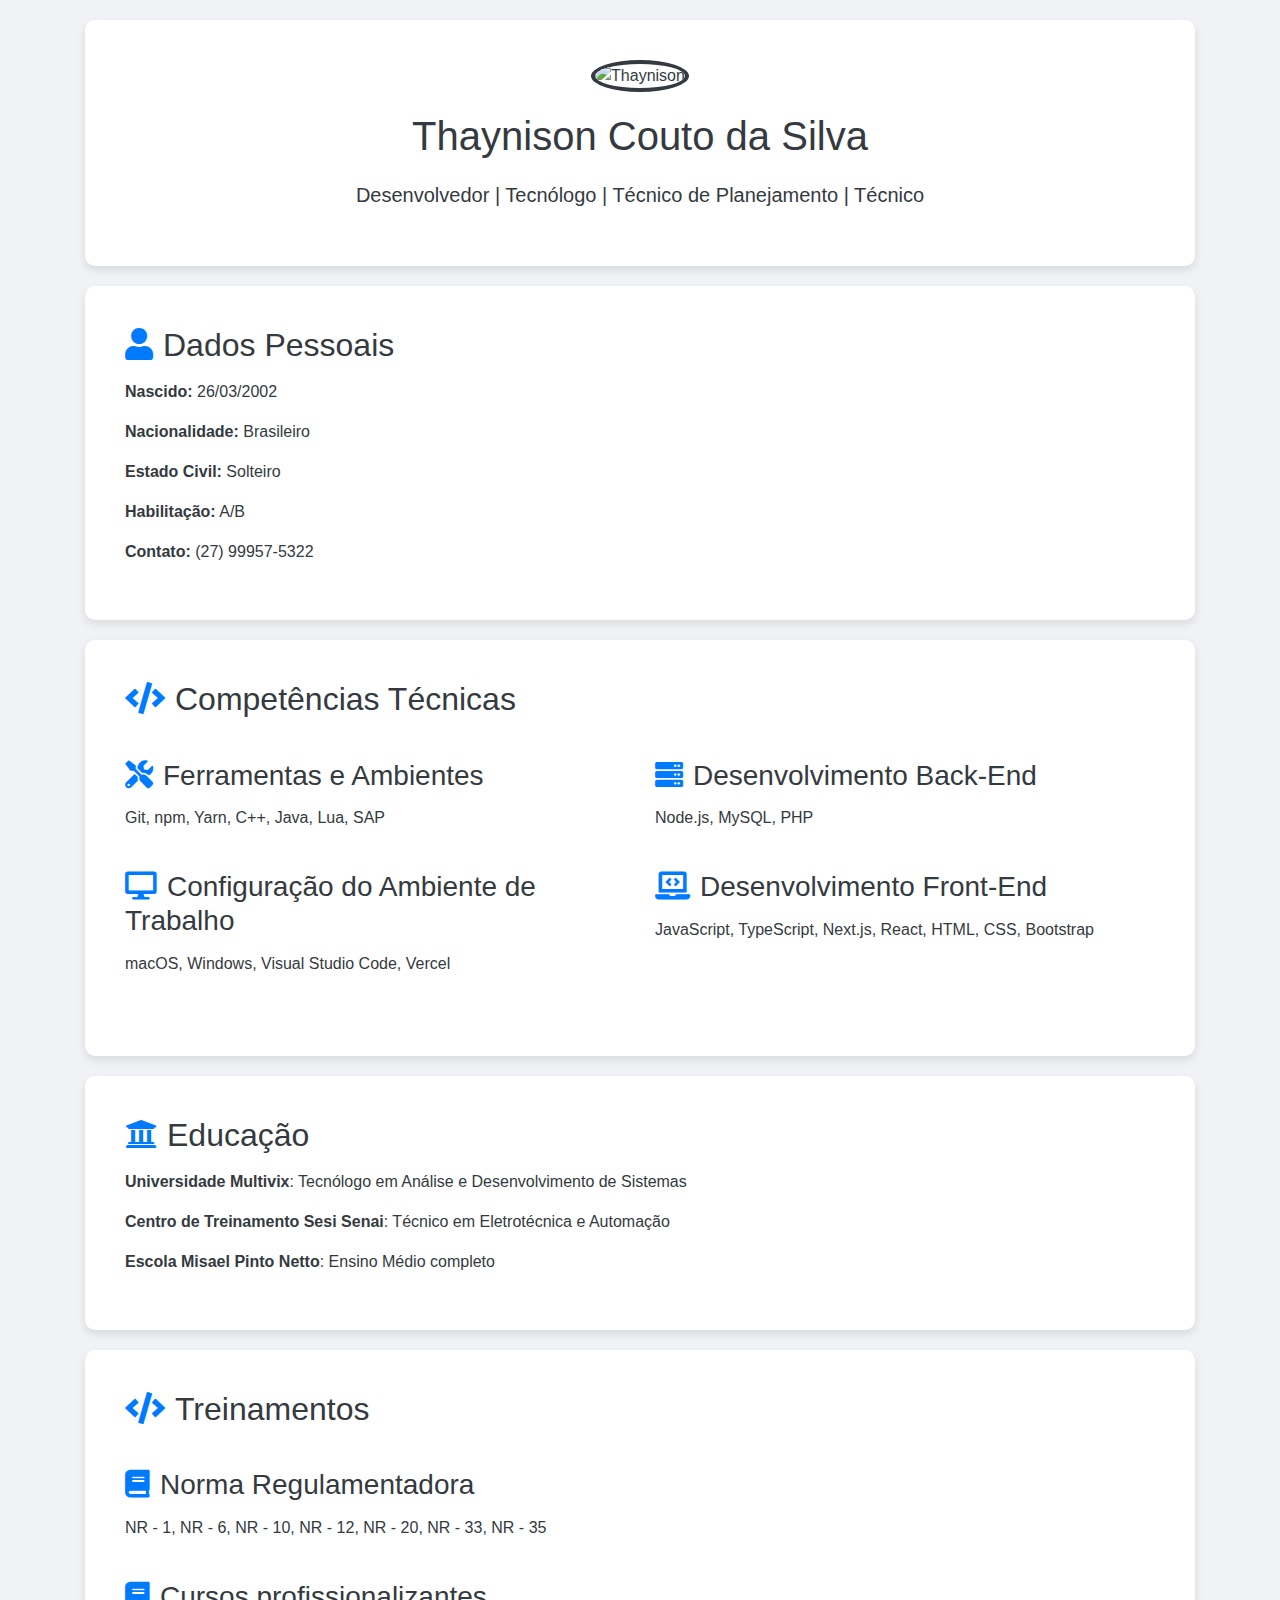
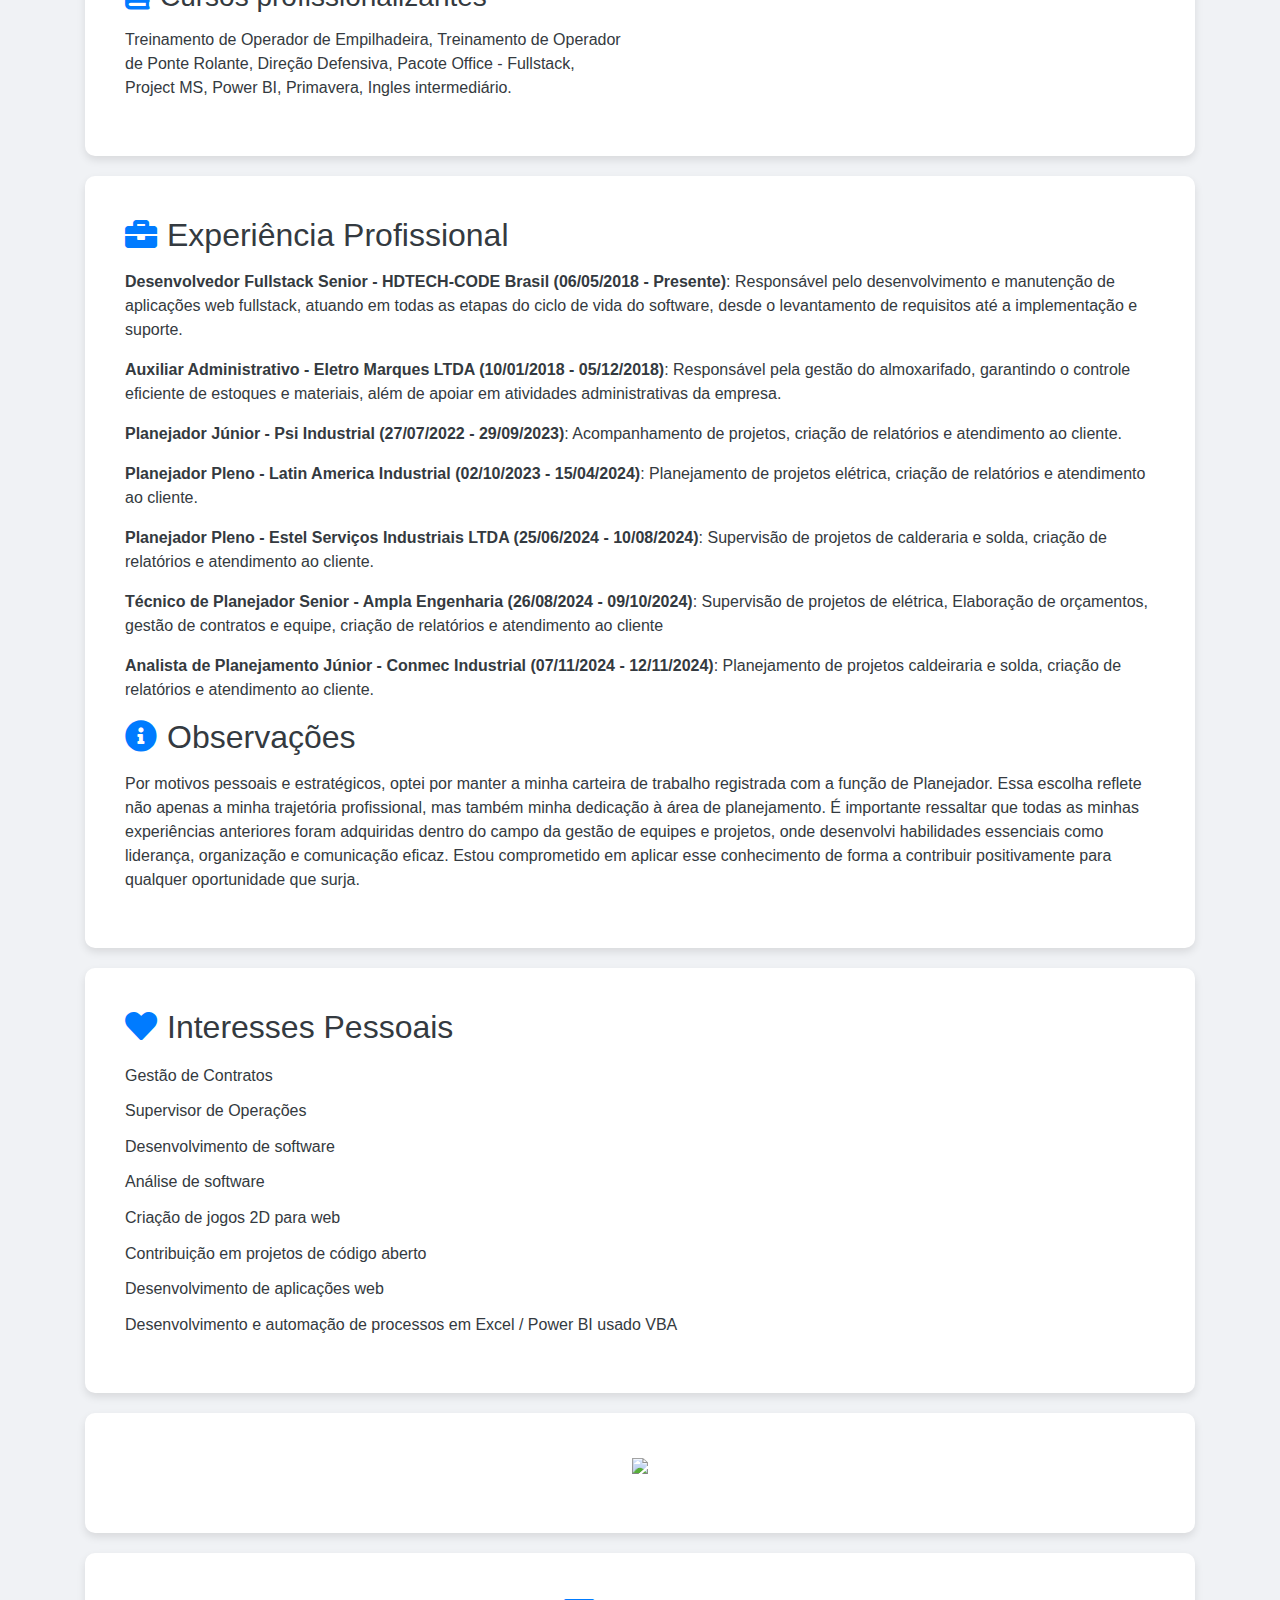
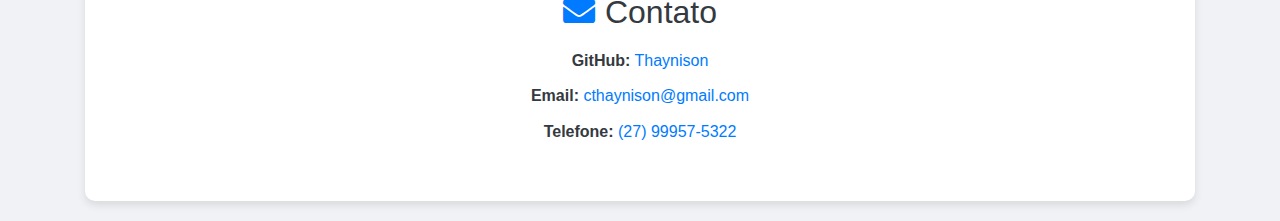
==== index.html @ 1f2638d1 "Update index.html" ====
<!DOCTYPE html>
<html lang="pt-br">
<head>
    <meta charset="UTF-8">
    <meta name="viewport" content="width=device-width, initial-scale=1.0">
    <title>Currículo Thaynison</title>
    <link rel="stylesheet" href="https://stackpath.bootstrapcdn.com/bootstrap/4.5.2/css/bootstrap.min.css">
    <link rel="stylesheet" href="https://cdnjs.cloudflare.com/ajax/libs/font-awesome/5.15.4/css/all.min.css">      
    <link rel="icon" href="https://avatars.githubusercontent.com/u/74571396?v=4" type="image/png">
</head>
    <style>
        body {
            font-family: 'Segoe UI', Tahoma, Geneva, Verdana, sans-serif;
            background-color: #f0f2f5;
            color: #343a40;
            margin-top: 20px;
        }

        .profile-img {
            width: 200px;
            height: 200px;
            border-radius: 50%;
            border: 4px solid #343a40;
            margin-bottom: 20px;
        }

        h1, h2, h3, h4, h5, h6 {
            color: #343a40;
            margin-bottom: 0.5em;
        }

        .section {
            padding: 40px;
            background-color: #ffffff;
            box-shadow: 0 4px 8px rgba(0, 0, 0, 0.1);
            margin-bottom: 20px;
            border-radius: 10px;
        }

        .fact {
            font-weight: bold;
            color: #007bff;
        }

        .list-unstyled li {
            margin-bottom: 10px;
            line-height: 1.6;
        }

        .icon-box {
            margin-right: 10px;
            color: #007bff;
        }

        a {
            color: #007bff;
        }
        a:hover {
            text-decoration: none;
        }
    </style>
</head>
<body>
    <div class="container">
        <div class="section text-center">
            <img src="https://avatars.githubusercontent.com/u/74571396?v=4" alt="Thaynison" class="profile-img">
            <h1>Thaynison Couto da Silva</h1>
            <p class="lead">Desenvolvedor | Tecnólogo | Técnico de Planejamento | Técnico</p>
        </div>

        <div class="section">
            <h2><i class="fas fa-user icon-box"></i>Dados Pessoais</h2>
            <p><strong>Nascido:</strong> 26/03/2002</p>
            <p><strong>Nacionalidade:</strong> Brasileiro</p>
            <p><strong>Estado Civil:</strong> Solteiro</p>
            <p><strong>Habilitação:</strong> A/B</p>
            <p><strong>Contato:</strong> (27) 99957-5322</p>
        </div>

        <div class="section">
            <h2><i class="fas fa-code icon-box"></i>Competências Técnicas</h2>
            <br>
            <div class="row">
                <div class="col-md-6">
                    <h3><i class="fas fa-tools icon-box"></i>Ferramentas e Ambientes</h3>
                    <p>Git, npm, Yarn, C++, Java, Lua, SAP</p>
                    <br>
                    <h3><i class="fas fa-desktop icon-box"></i>Configuração do Ambiente de Trabalho</h3>
                    <p>macOS, Windows, Visual Studio Code, Vercel</p>
                    <br>
                </div>
                <div class="col-md-6">
                    <h3><i class="fas fa-server icon-box"></i>Desenvolvimento Back-End</h3>
                    <p>Node.js, MySQL, PHP</p>
                    <br>
                    <h3><i class="fas fa-laptop-code icon-box"></i>Desenvolvimento Front-End</h3>
                    <p>JavaScript, TypeScript, Next.js, React, HTML, CSS, Bootstrap</p>
                </div>
            </div>
        </div>

        <div class="section">
            <h2><i class="fas fa-university icon-box"></i>Educação</h2>
            <p><strong>Universidade Multivix</strong>: Tecnólogo em Análise e Desenvolvimento de Sistemas</p>
            <p><strong>Centro de Treinamento Sesi Senai</strong>: Técnico em Eletrotécnica e Automação</p>
            <p><strong>Escola Misael Pinto Netto</strong>: Ensino Médio completo</p>
        </div>

        <div class="section">
            <h2><i class="fas fa-code icon-box"></i>Treinamentos</h2>
            <br>
            <div class="row">
                <div class="col-md-6">
                    <h3><i class="fas fa-book icon-box"></i>Norma Regulamentadora</h3>
                    <p>NR - 1, NR - 6, NR - 10, NR - 12, NR - 20, NR - 33, NR - 35</p>
                    <br>
                    <h3><i class="fas fa-book icon-box"></i>Cursos profissionalizantes</h3>
                    <p>Treinamento de Operador de Empilhadeira, Treinamento de Operador de Ponte Rolante, Direção Defensiva, Pacote Office - Fullstack, Project MS, Power BI, Primavera, Ingles intermediário.</p>
                </div>
            </div>
        </div>

        <div class="section">
            <h2><i class="fas fa-briefcase icon-box"></i>Experiência Profissional</h2>
            <p><strong>Desenvolvedor Fullstack Senior - HDTECH-CODE Brasil (06/05/2018 - Presente)</strong>: Responsável pelo desenvolvimento e manutenção de aplicações web fullstack, atuando em todas as etapas do ciclo de vida do software, desde o levantamento de requisitos até a implementação e suporte.</p>
            <p><strong>Auxiliar Administrativo - Eletro Marques LTDA (10/01/2018 - 05/12/2018)</strong>: Responsável pela gestão do almoxarifado, garantindo o controle eficiente de estoques e materiais, além de apoiar em atividades administrativas da empresa.</p>
            <p><strong>Planejador Júnior - Psi Industrial (27/07/2022 - 29/09/2023)</strong>: Acompanhamento de projetos, criação de relatórios e atendimento ao cliente.</p>
            <p><strong>Planejador Pleno - Latin America Industrial (02/10/2023 - 15/04/2024)</strong>: Planejamento de projetos elétrica, criação de relatórios e atendimento ao cliente.</p>
            <p><strong>Planejador Pleno - Estel Serviços Industriais LTDA (25/06/2024 - 10/08/2024)</strong>: Supervisão de projetos de calderaria e solda, criação de relatórios e atendimento ao cliente.</p>
            <p><strong>Técnico de Planejador Senior - Ampla Engenharia (26/08/2024 - 09/10/2024)</strong>:  Supervisão de projetos de elétrica, Elaboração de orçamentos, gestão de contratos e equipe, criação de relatórios e atendimento ao cliente</p>
            <p><strong>Analista de Planejamento Júnior - Conmec Industrial (07/11/2024 - 12/11/2024)</strong>:  Planejamento de projetos caldeiraria e solda, criação de relatórios e atendimento ao cliente.</p>
            <h2><i class="fas fa-info-circle icon-box"></i>Observações</h2>
            <p>Por motivos pessoais e estratégicos, optei por manter a minha carteira de trabalho registrada com a função de Planejador. Essa escolha reflete não apenas a minha trajetória profissional, 
                mas também minha dedicação à área de planejamento. É importante ressaltar que todas as minhas experiências anteriores foram adquiridas dentro do campo da gestão de equipes e projetos, onde desenvolvi 
                habilidades essenciais como liderança, organização e comunicação eficaz. Estou comprometido em aplicar esse conhecimento de forma a contribuir positivamente para qualquer oportunidade que surja.</p>
        </div>

        <div class="section">
            <h2><i class="fas fa-heart icon-box"></i>Interesses Pessoais</h2>
            <ul class="list-unstyled">
                <li>Gestão de Contratos</li>
                <li>Supervisor de Operações</li>
                <li>Desenvolvimento de software</li>
                <li>Análise de software</li>
                <li>Criação de jogos 2D para web</li>
                <li>Contribuição em projetos de código aberto</li>
                <li>Desenvolvimento de aplicações web</li>
                <li>Desenvolvimento e automação de processos em Excel / Power BI usado VBA</li>
            </ul>
        </div>

        <div class="section">
            <p align="center">
                <a align="center">
                  <img src="https://github-readme-stats.vercel.app/api/top-langs?username=thaynison&show_icons=true&hide_border=true&count_private=true&theme=vision-friendly-dark&title_color=7159c1&icon_color=7159c1&layout=compact" />
                </a>
            </p> 
        </div>

        <div class="section text-center">
            <h2><i class="fas fa-envelope icon-box"></i>Contato</h2>
            <ul class="list-unstyled">
                <li><strong>GitHub:</strong> <a href="https://github.com/Thaynison">Thaynison</a></li>
                <li><strong>Email:</strong> <a href="mailto:cthaynison@gmail.com">cthaynison@gmail.com</a></li>
                <li><strong>Telefone:</strong> <a href="tel:+5527999575322">(27) 99957-5322</a></li>
            </ul>
        </div>
    </div>
</body>
</html>
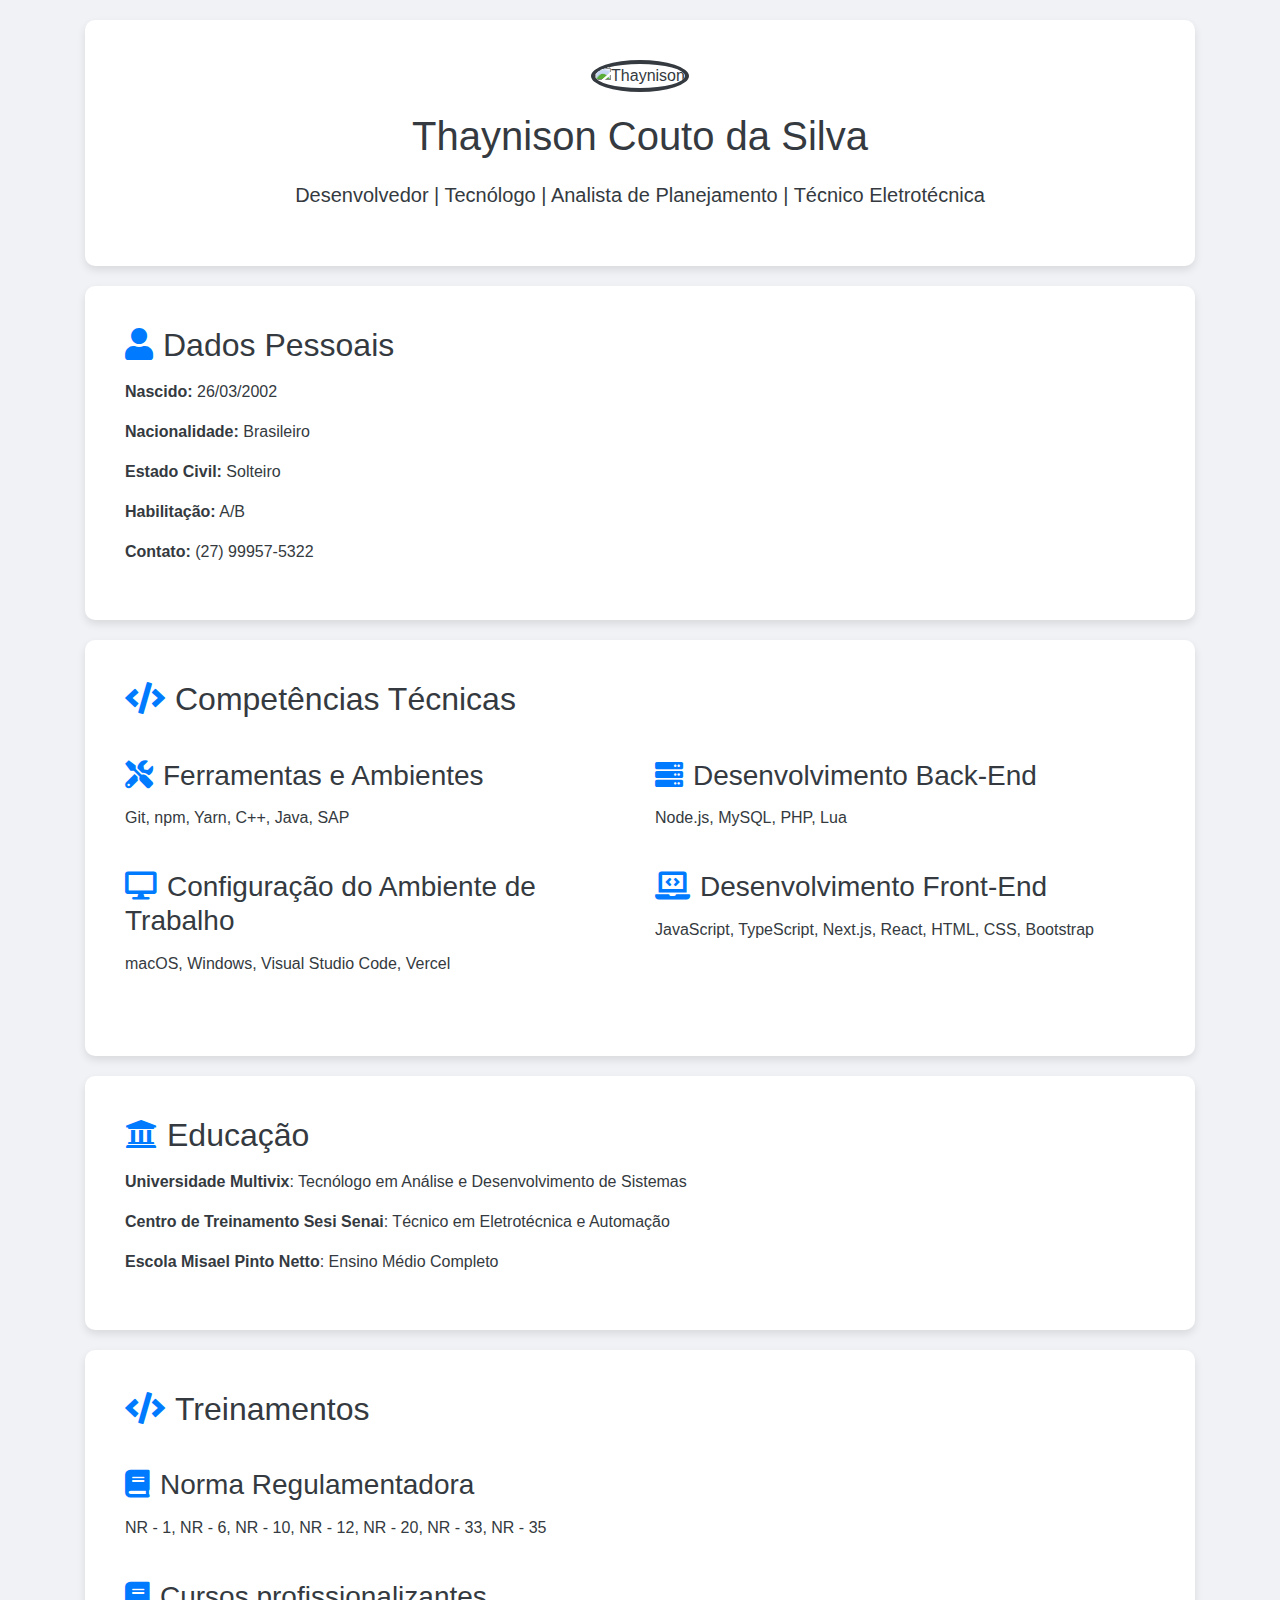
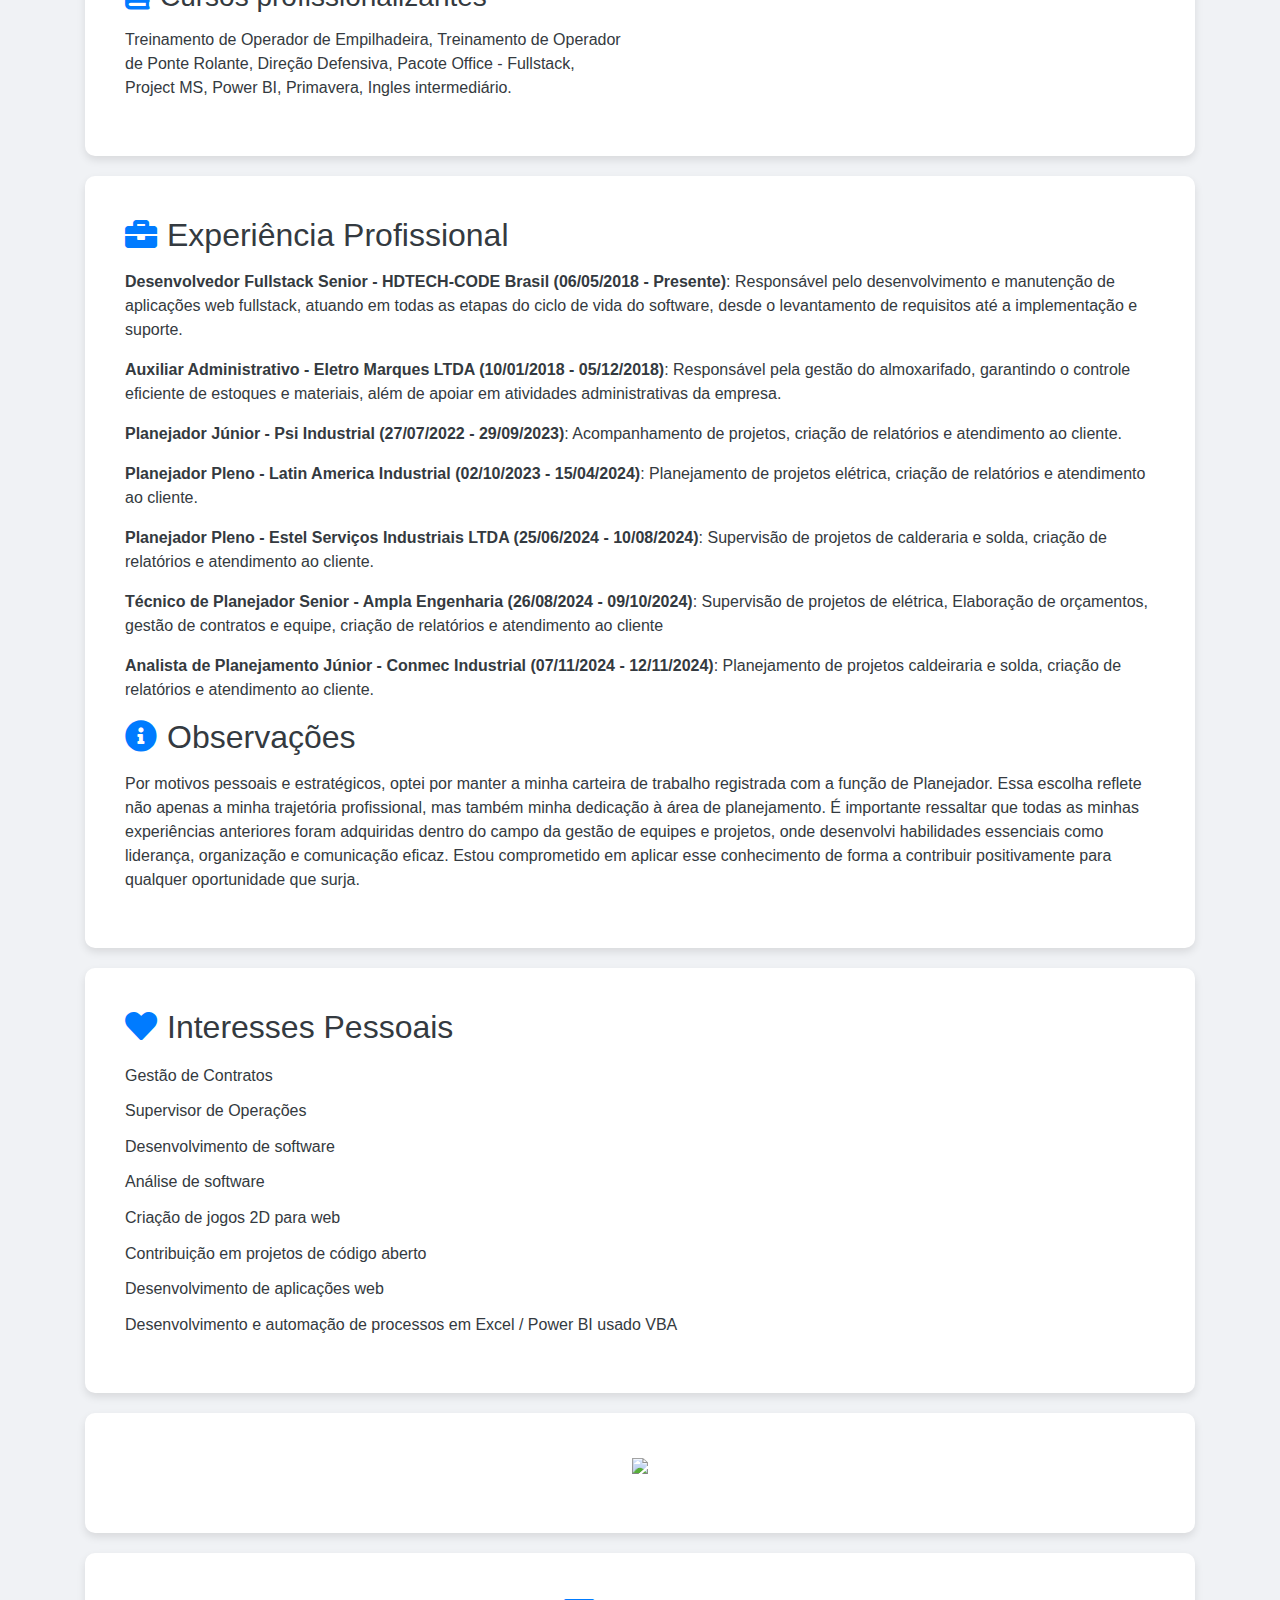
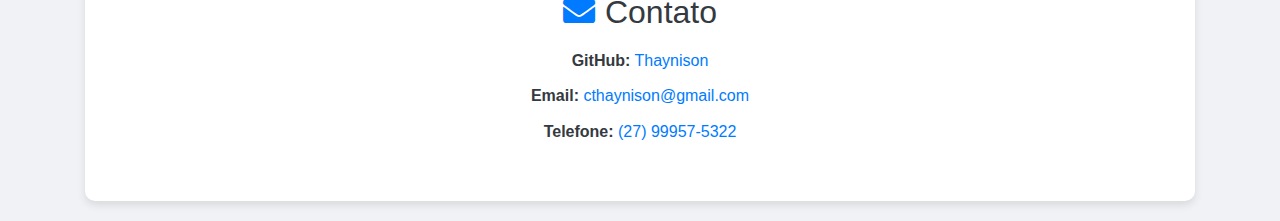
==== commit 7b3082e7: "Update index.html" ====
--- a/index.html
+++ b/index.html
@@ -65,7 +65,7 @@
         <div class="section text-center">
             <img src="https://avatars.githubusercontent.com/u/74571396?v=4" alt="Thaynison" class="profile-img">
             <h1>Thaynison Couto da Silva</h1>
-            <p class="lead">Desenvolvedor | Tecnólogo | Técnico de Planejamento | Técnico</p>
+            <p class="lead">Desenvolvedor | Tecnólogo | Analista de Planejamento | Técnico Eletrotécnica</p>
         </div>
 
         <div class="section">
@@ -83,7 +83,7 @@
             <div class="row">
                 <div class="col-md-6">
                     <h3><i class="fas fa-tools icon-box"></i>Ferramentas e Ambientes</h3>
-                    <p>Git, npm, Yarn, C++, Java, Lua, SAP</p>
+                    <p>Git, npm, Yarn, C++, Java, SAP</p>
                     <br>
                     <h3><i class="fas fa-desktop icon-box"></i>Configuração do Ambiente de Trabalho</h3>
                     <p>macOS, Windows, Visual Studio Code, Vercel</p>
@@ -91,7 +91,7 @@
                 </div>
                 <div class="col-md-6">
                     <h3><i class="fas fa-server icon-box"></i>Desenvolvimento Back-End</h3>
-                    <p>Node.js, MySQL, PHP</p>
+                    <p>Node.js, MySQL, PHP, Lua</p>
                     <br>
                     <h3><i class="fas fa-laptop-code icon-box"></i>Desenvolvimento Front-End</h3>
                     <p>JavaScript, TypeScript, Next.js, React, HTML, CSS, Bootstrap</p>
@@ -103,7 +103,7 @@
             <h2><i class="fas fa-university icon-box"></i>Educação</h2>
             <p><strong>Universidade Multivix</strong>: Tecnólogo em Análise e Desenvolvimento de Sistemas</p>
             <p><strong>Centro de Treinamento Sesi Senai</strong>: Técnico em Eletrotécnica e Automação</p>
-            <p><strong>Escola Misael Pinto Netto</strong>: Ensino Médio completo</p>
+            <p><strong>Escola Misael Pinto Netto</strong>: Ensino Médio Completo</p>
         </div>
 
         <div class="section">
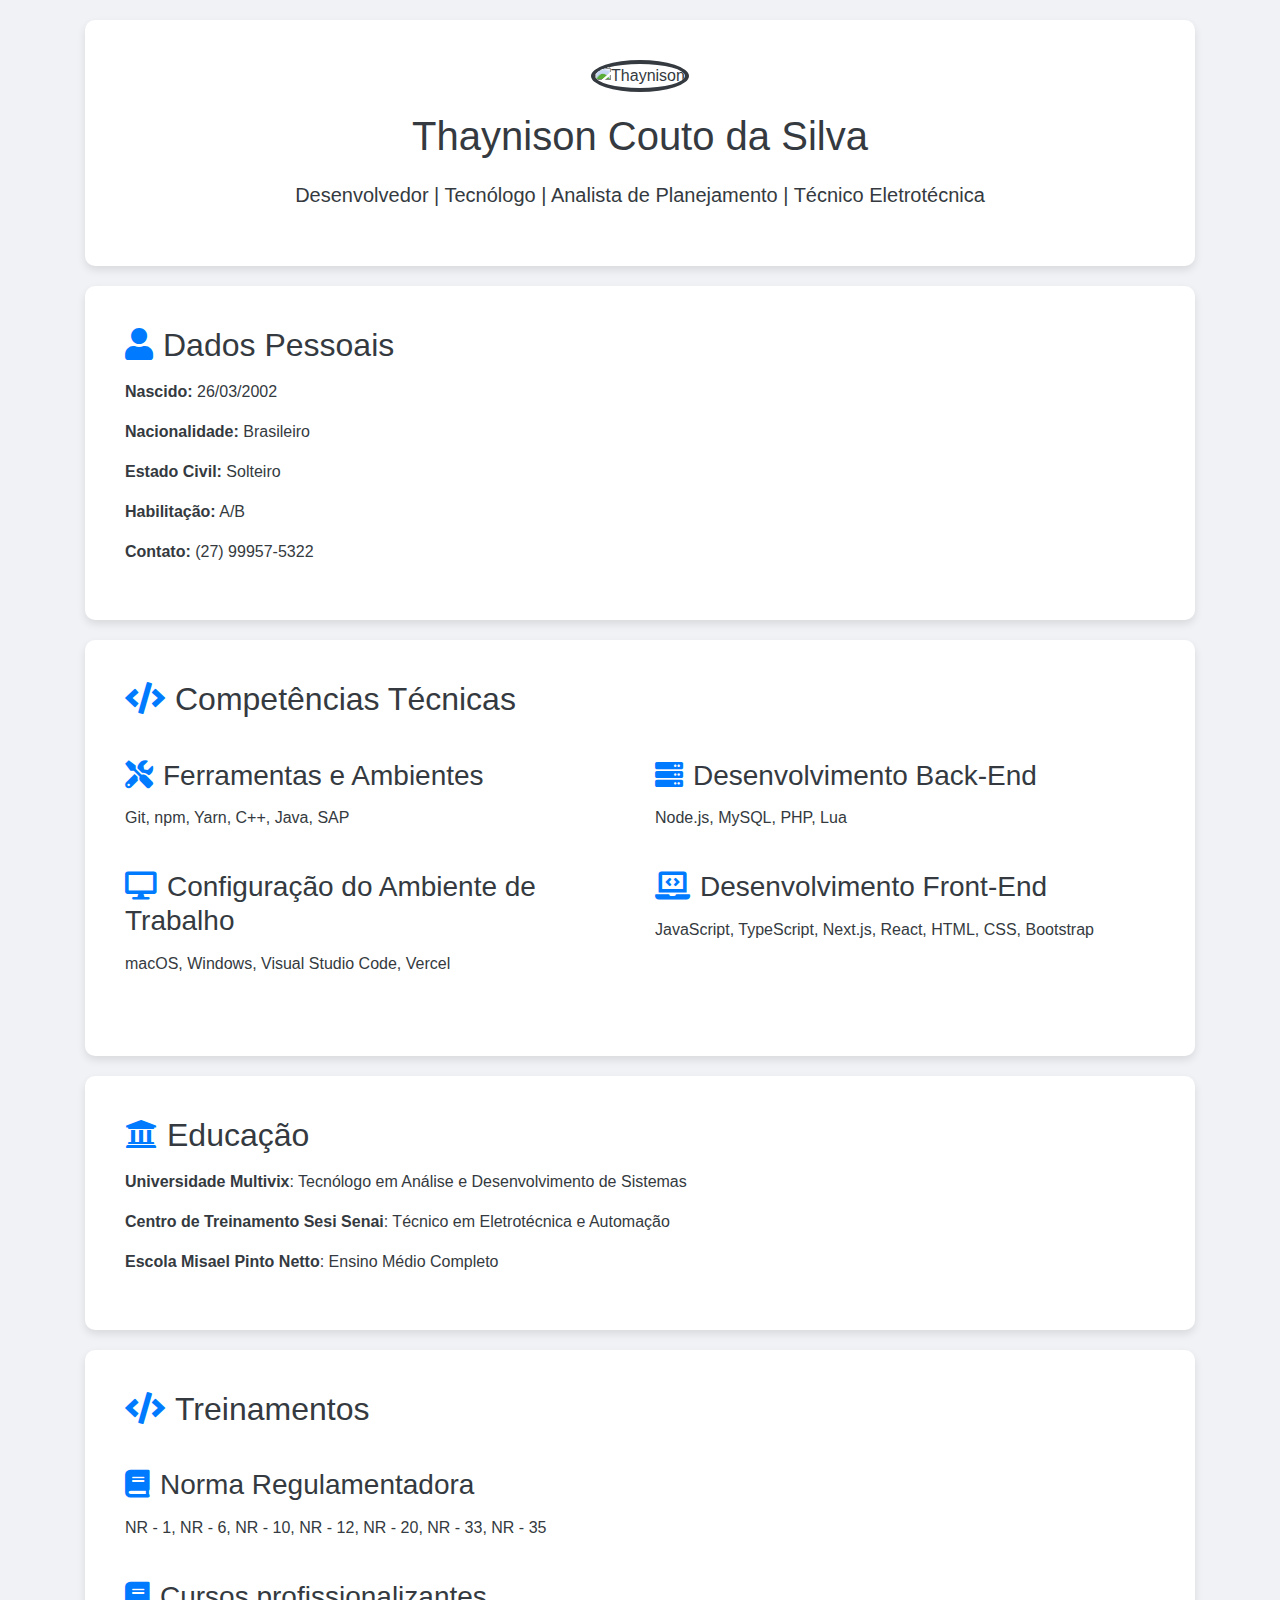
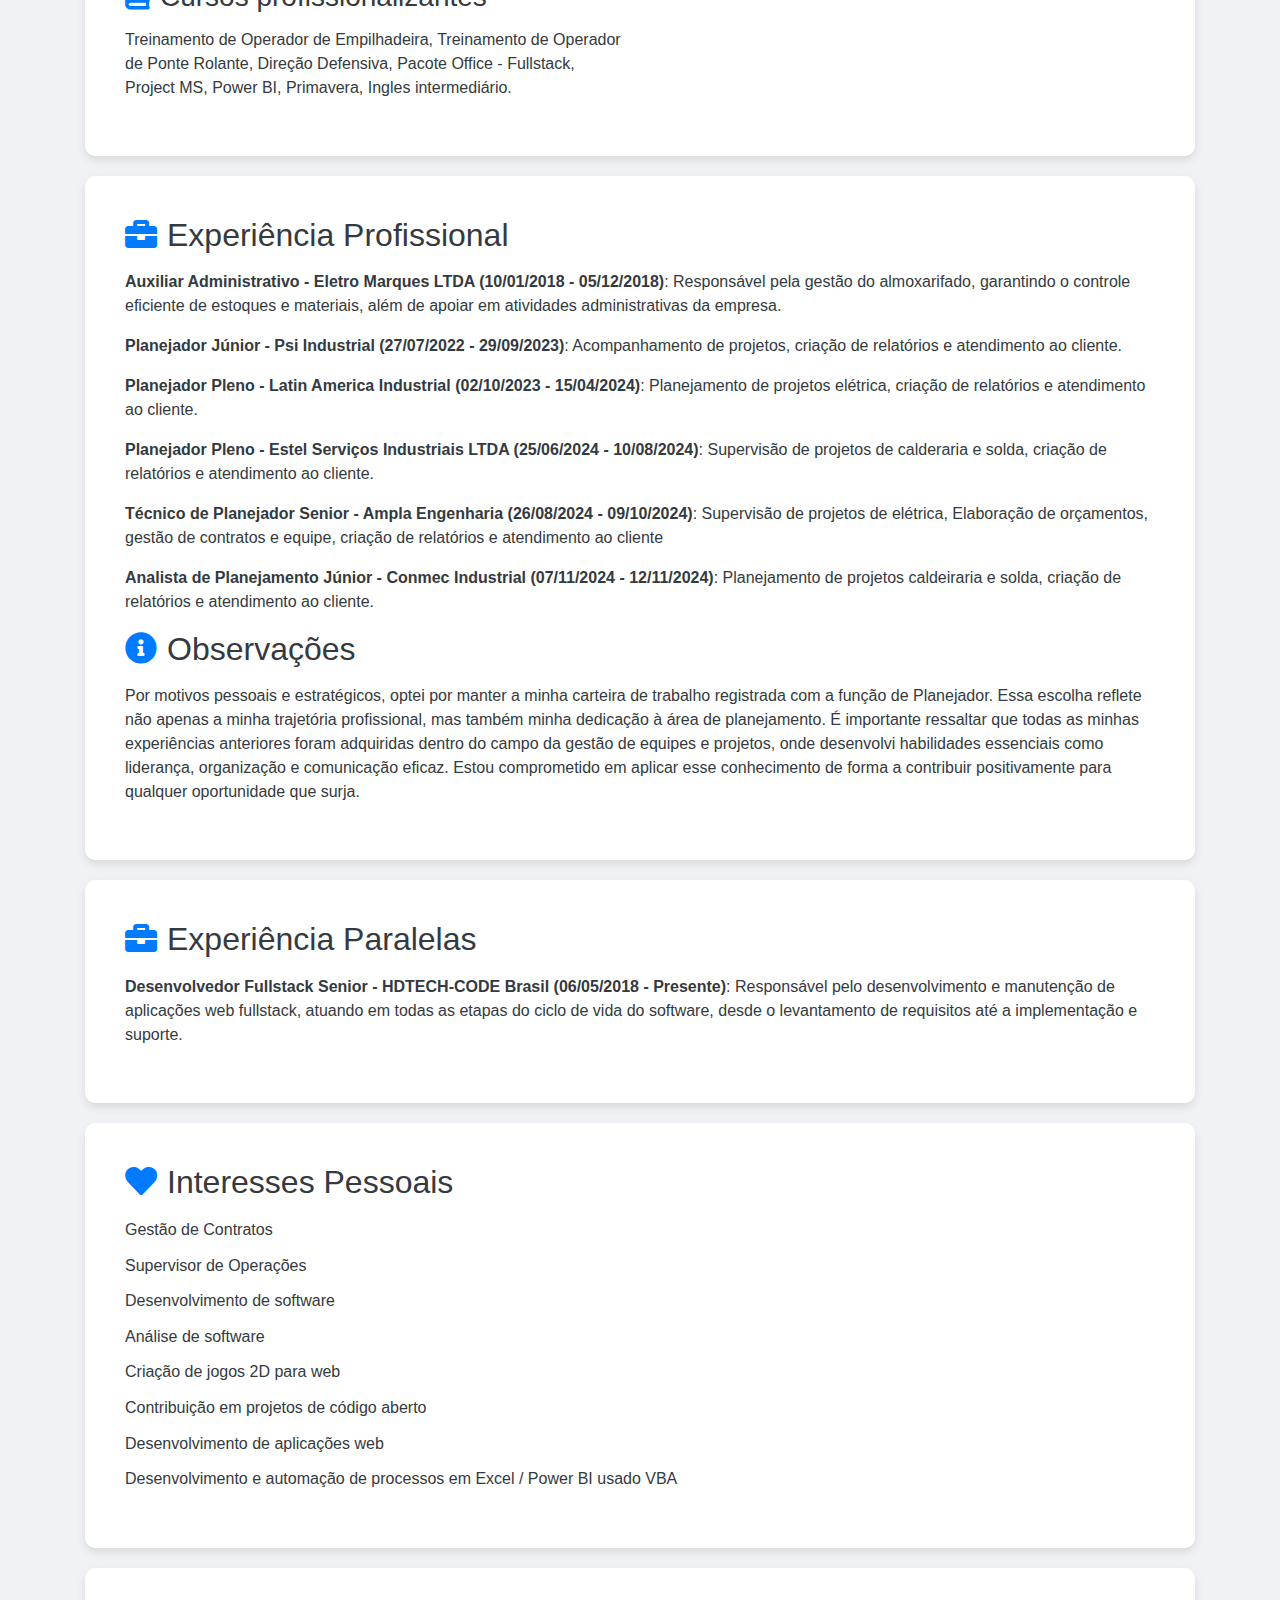
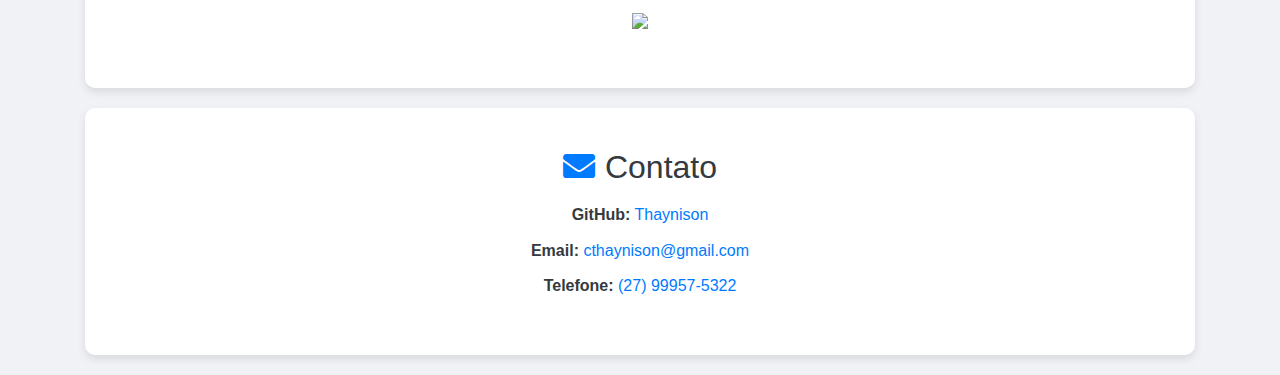
==== commit 58a0f4ba: "Update index.html" ====
--- a/index.html
+++ b/index.html
@@ -122,7 +122,6 @@
 
         <div class="section">
             <h2><i class="fas fa-briefcase icon-box"></i>Experiência Profissional</h2>
-            <p><strong>Desenvolvedor Fullstack Senior - HDTECH-CODE Brasil (06/05/2018 - Presente)</strong>: Responsável pelo desenvolvimento e manutenção de aplicações web fullstack, atuando em todas as etapas do ciclo de vida do software, desde o levantamento de requisitos até a implementação e suporte.</p>
             <p><strong>Auxiliar Administrativo - Eletro Marques LTDA (10/01/2018 - 05/12/2018)</strong>: Responsável pela gestão do almoxarifado, garantindo o controle eficiente de estoques e materiais, além de apoiar em atividades administrativas da empresa.</p>
             <p><strong>Planejador Júnior - Psi Industrial (27/07/2022 - 29/09/2023)</strong>: Acompanhamento de projetos, criação de relatórios e atendimento ao cliente.</p>
             <p><strong>Planejador Pleno - Latin America Industrial (02/10/2023 - 15/04/2024)</strong>: Planejamento de projetos elétrica, criação de relatórios e atendimento ao cliente.</p>
@@ -133,6 +132,11 @@
             <p>Por motivos pessoais e estratégicos, optei por manter a minha carteira de trabalho registrada com a função de Planejador. Essa escolha reflete não apenas a minha trajetória profissional, 
                 mas também minha dedicação à área de planejamento. É importante ressaltar que todas as minhas experiências anteriores foram adquiridas dentro do campo da gestão de equipes e projetos, onde desenvolvi 
                 habilidades essenciais como liderança, organização e comunicação eficaz. Estou comprometido em aplicar esse conhecimento de forma a contribuir positivamente para qualquer oportunidade que surja.</p>
+        </div>
+
+        <div class="section">
+            <h2><i class="fas fa-briefcase icon-box"></i>Experiência Paralelas</h2>
+            <p><strong>Desenvolvedor Fullstack Senior - HDTECH-CODE Brasil (06/05/2018 - Presente)</strong>: Responsável pelo desenvolvimento e manutenção de aplicações web fullstack, atuando em todas as etapas do ciclo de vida do software, desde o levantamento de requisitos até a implementação e suporte.</p>
         </div>
 
         <div class="section">
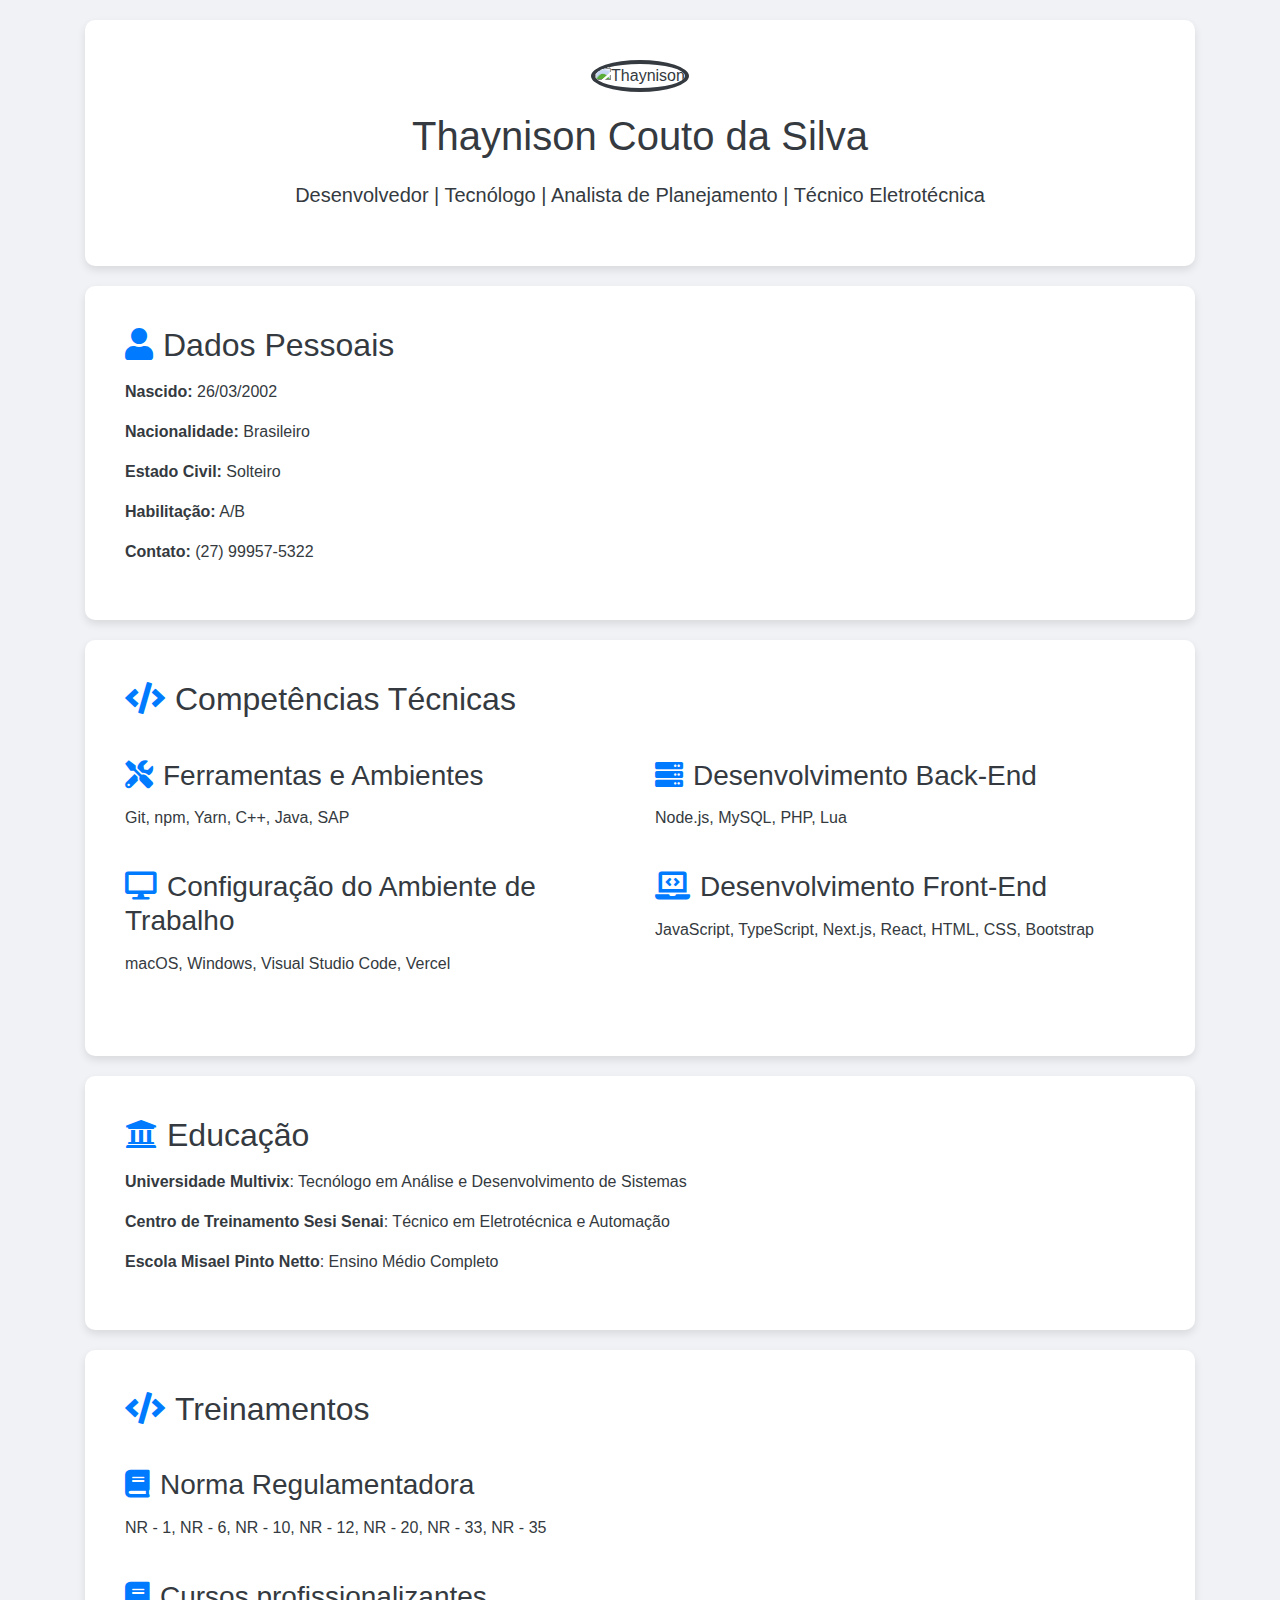
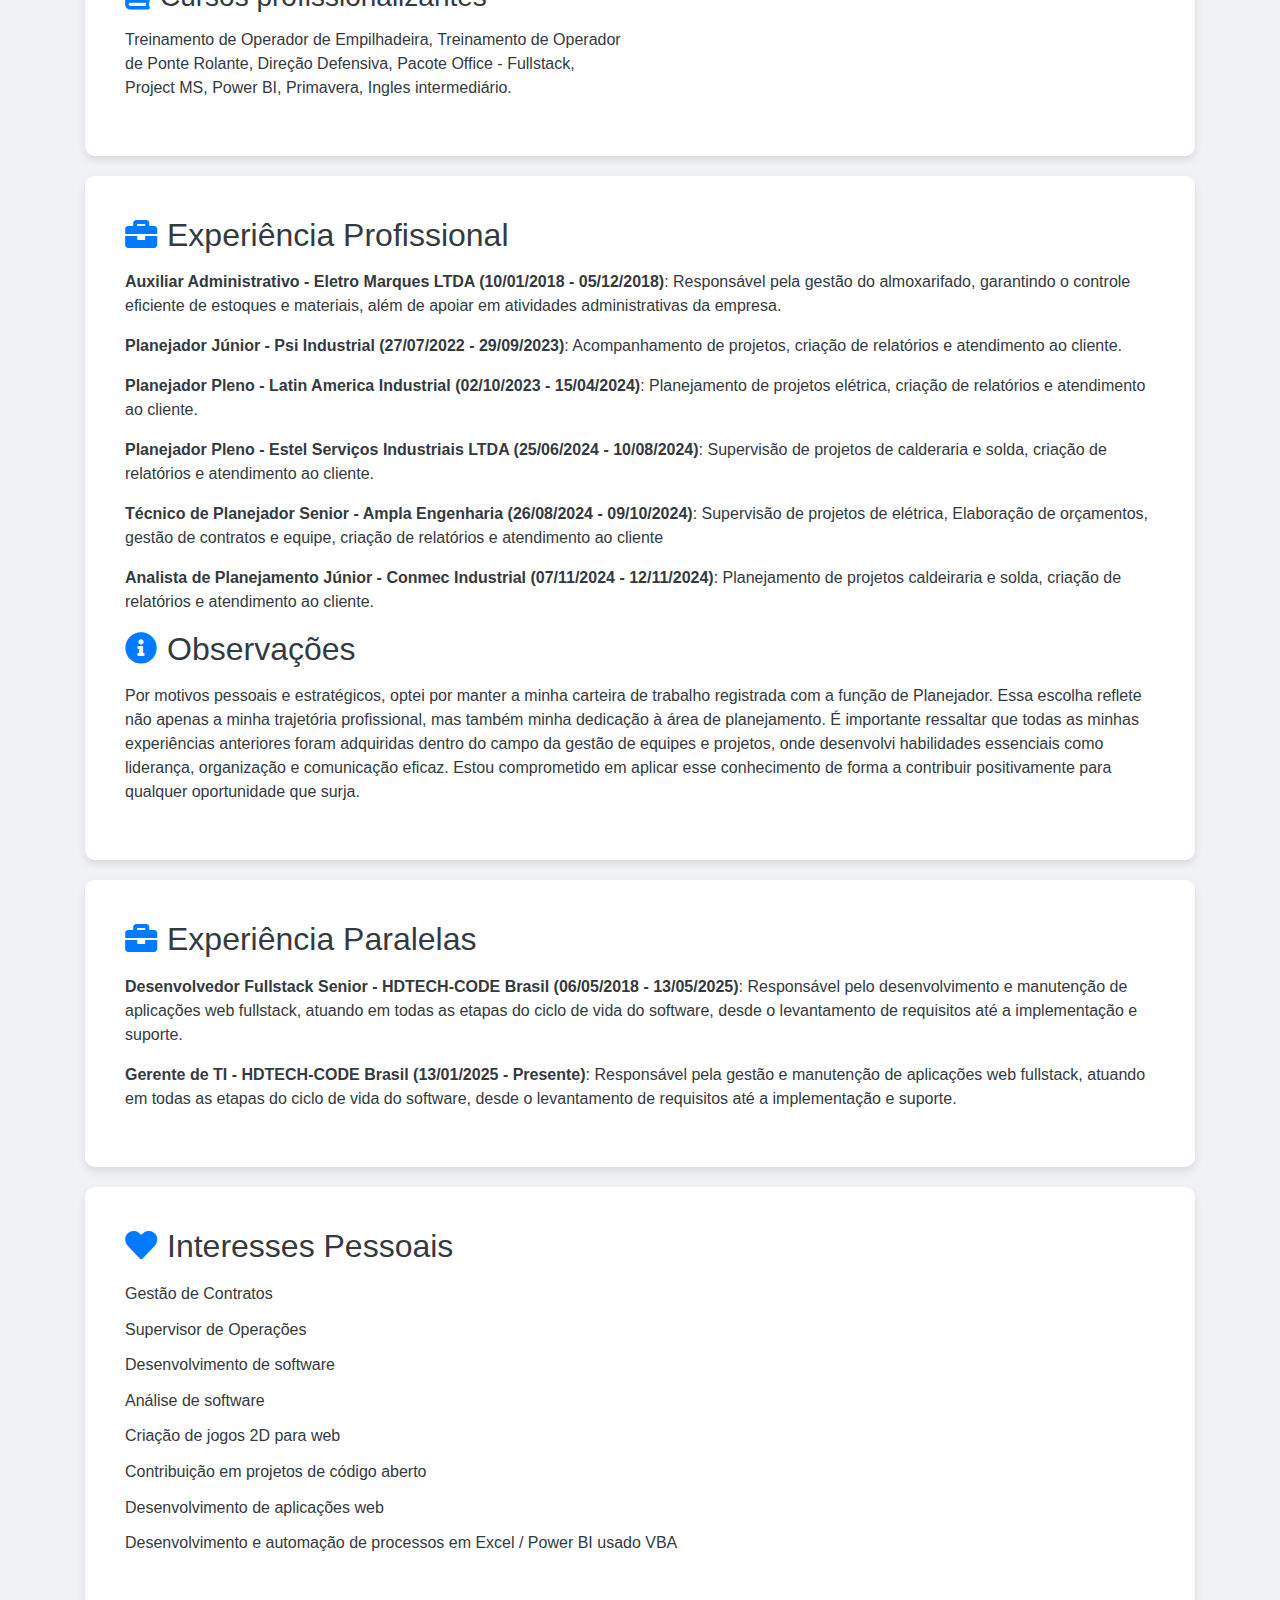
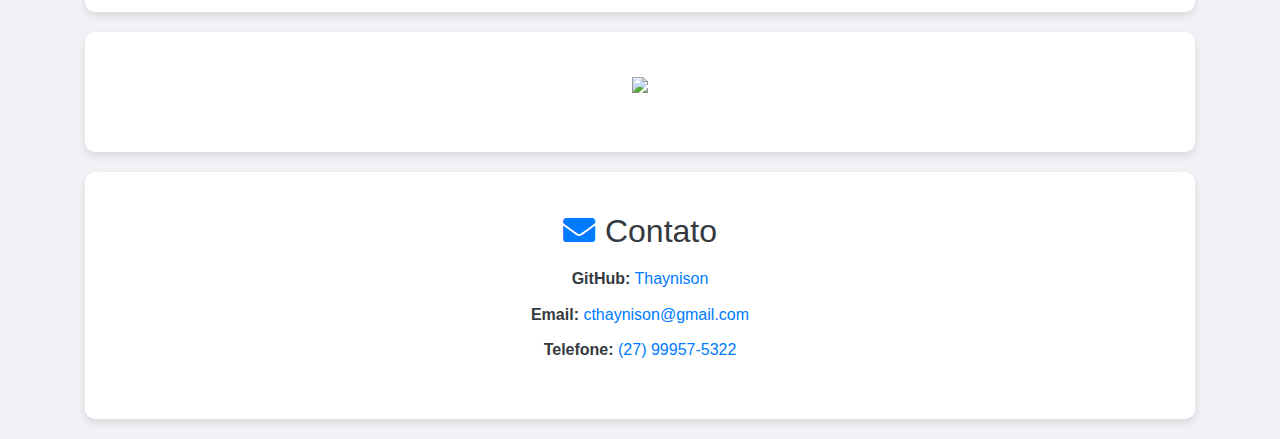
==== commit 54ecb3a3: "Update index.html" ====
--- a/index.html
+++ b/index.html
@@ -136,7 +136,8 @@
 
         <div class="section">
             <h2><i class="fas fa-briefcase icon-box"></i>Experiência Paralelas</h2>
-            <p><strong>Desenvolvedor Fullstack Senior - HDTECH-CODE Brasil (06/05/2018 - Presente)</strong>: Responsável pelo desenvolvimento e manutenção de aplicações web fullstack, atuando em todas as etapas do ciclo de vida do software, desde o levantamento de requisitos até a implementação e suporte.</p>
+            <ep><strong>Desenvolvedor Fullstack Senior - HDTECH-CODE Brasil (06/05/2018 - 13/05/2025)</strong>: Responsável pelo desenvolvimento e manutenção de aplicações web fullstack, atuando em todas as etapas do ciclo de vida do software, desde o levantamento de requisitos até a implementação e suporte.</p>
+            <ep><strong>Gerente de TI - HDTECH-CODE Brasil (13/01/2025 - Presente)</strong>: Responsável pela gestão e manutenção de aplicações web fullstack, atuando em todas as etapas do ciclo de vida do software, desde o levantamento de requisitos até a implementação e suporte.</p>  
         </div>
 
         <div class="section">
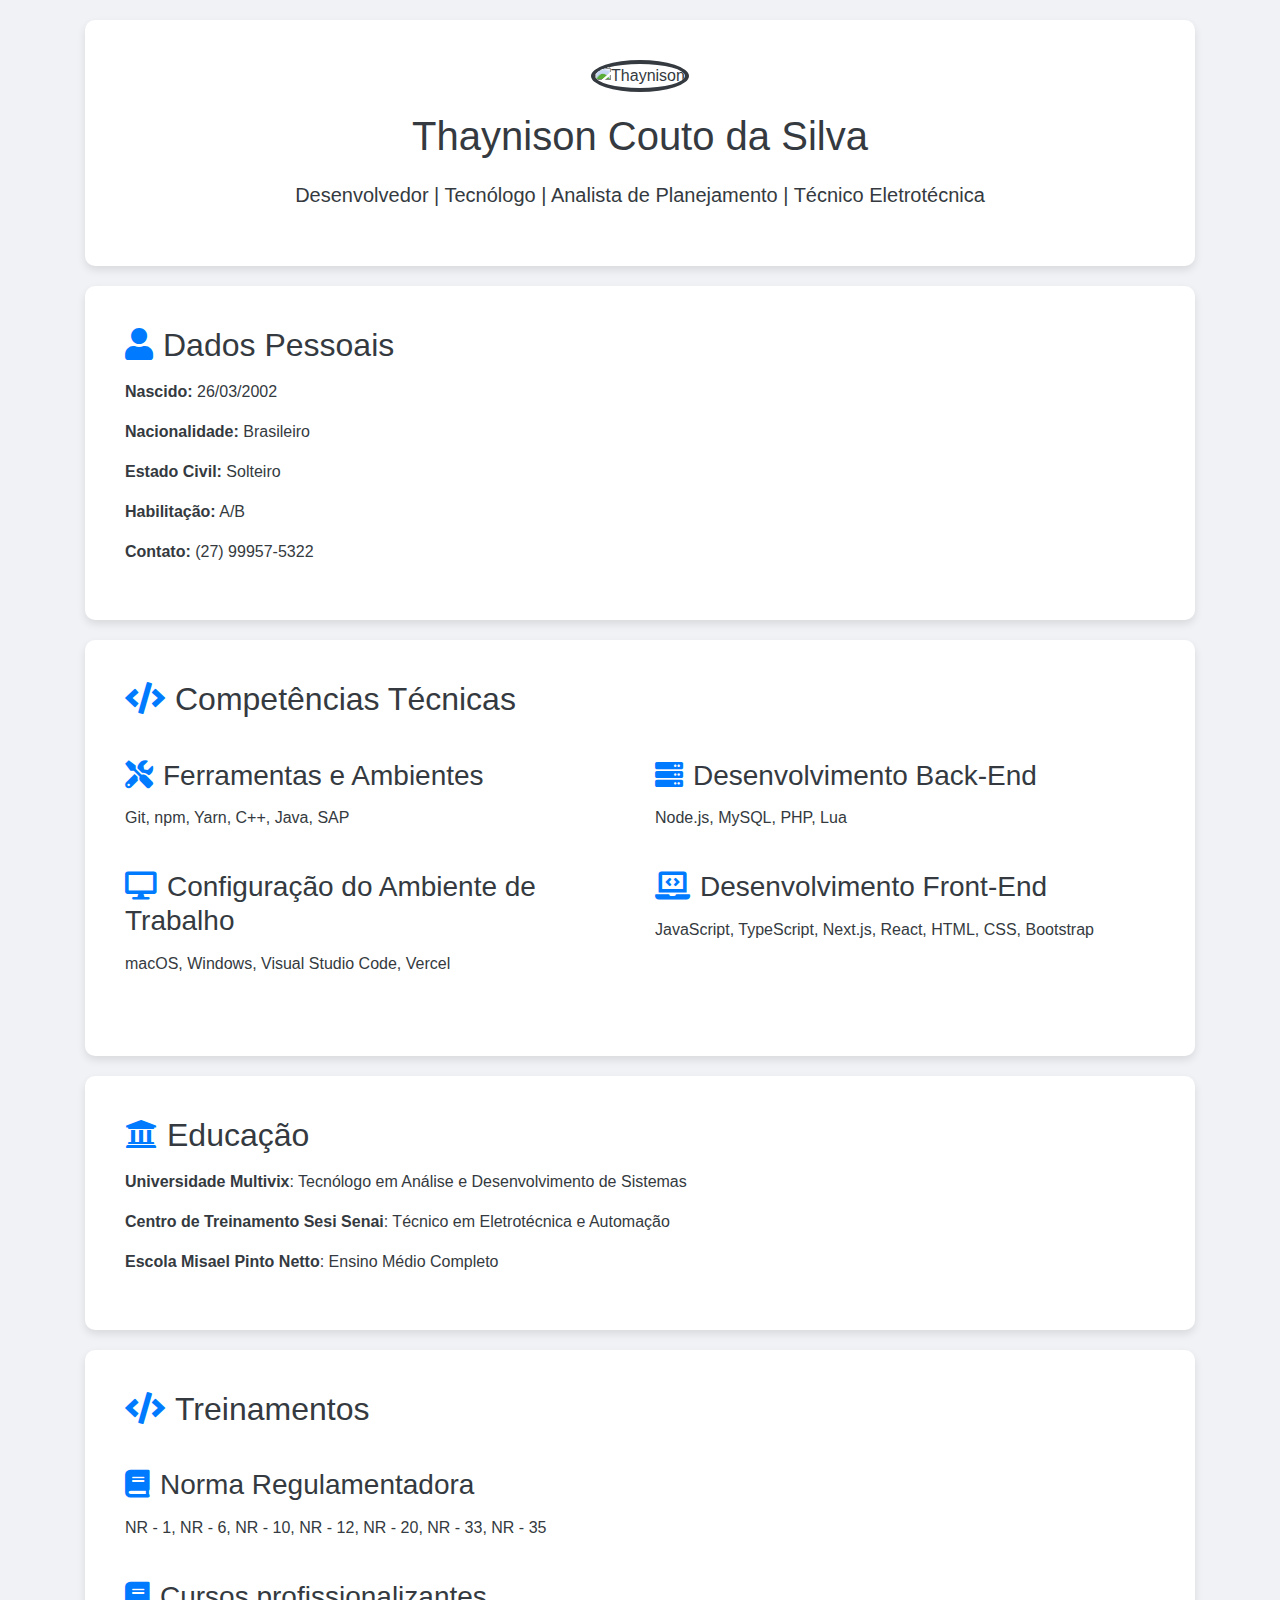
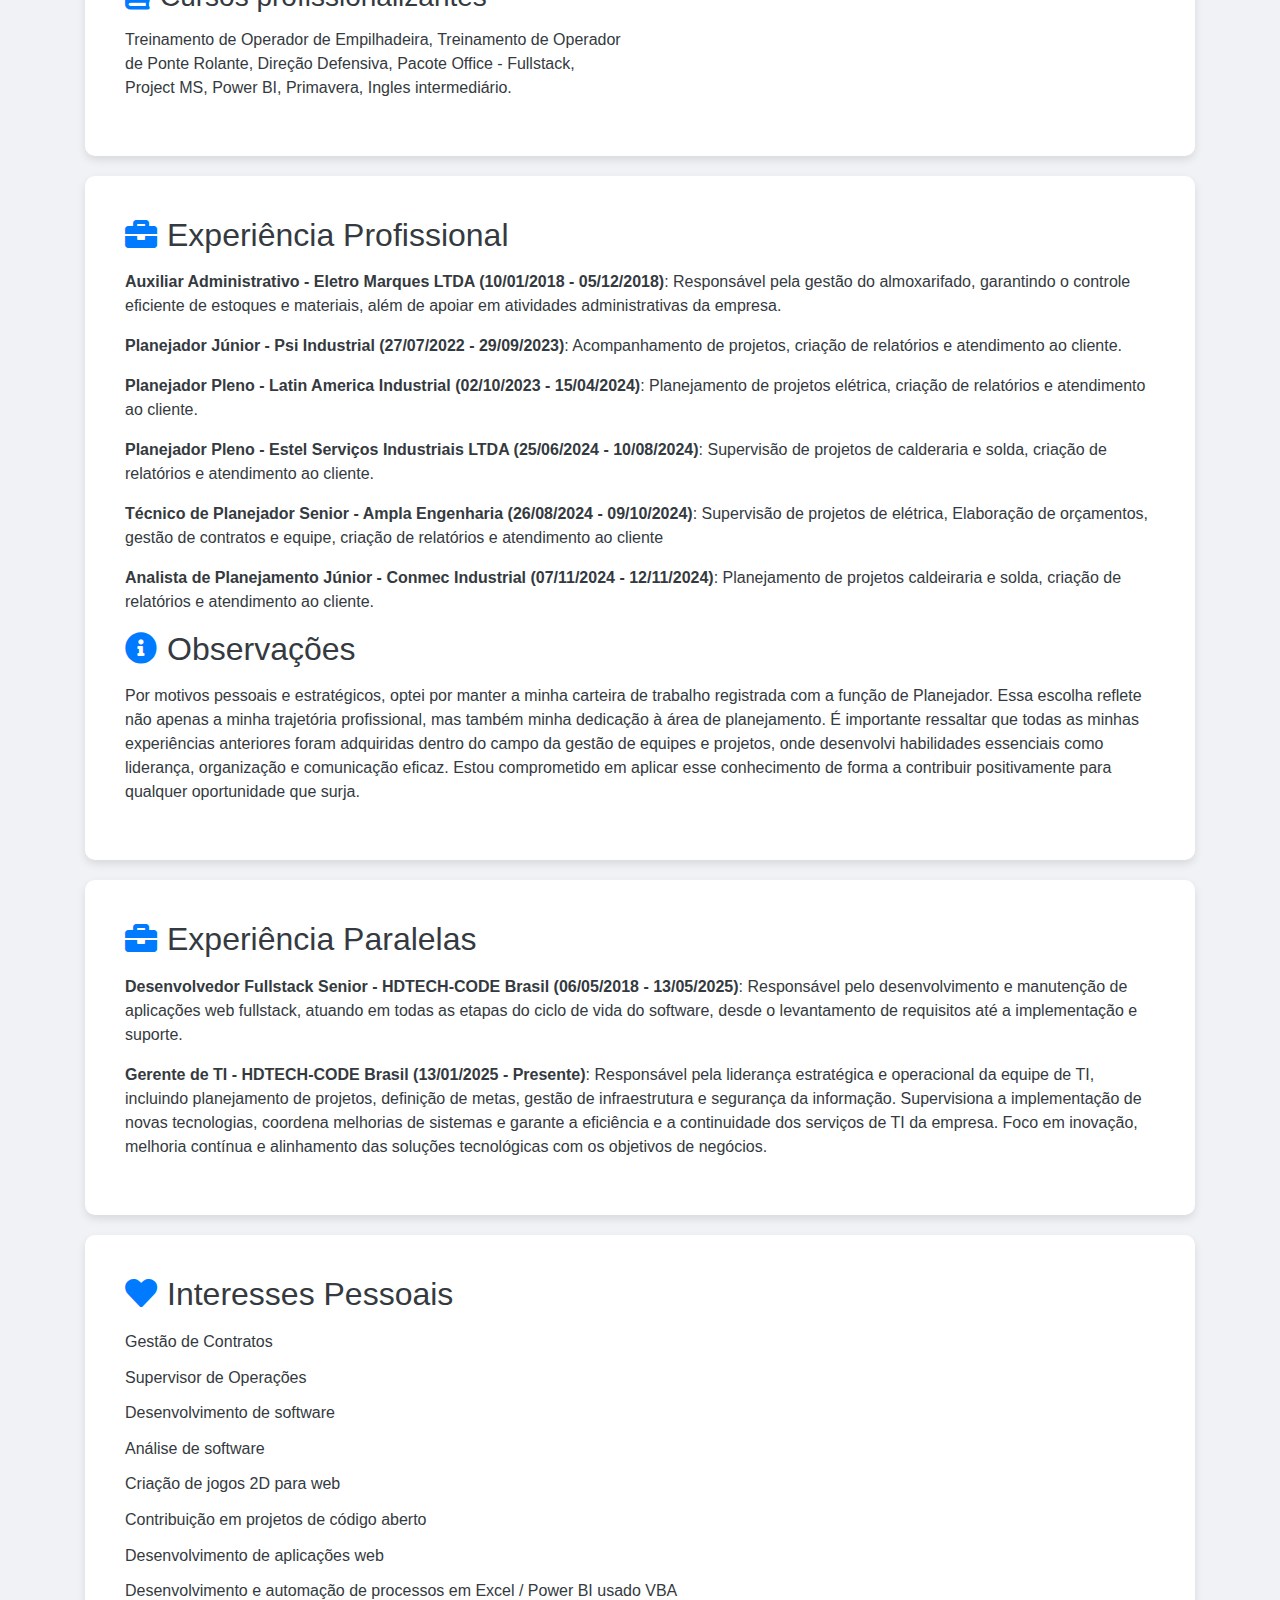
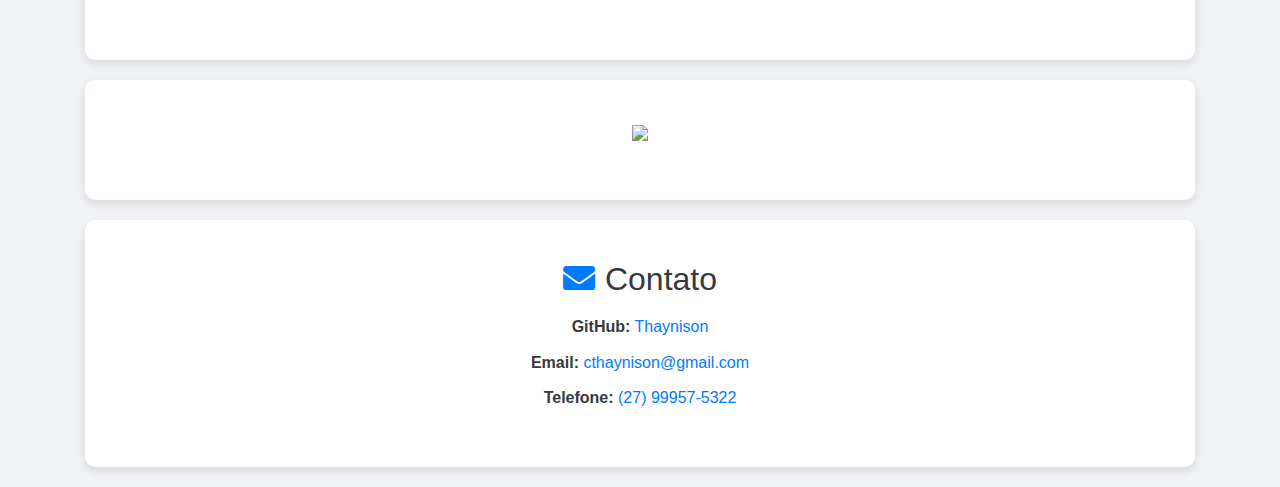
==== commit a5b7bc7b: "Update index.html" ====
--- a/index.html
+++ b/index.html
@@ -137,7 +137,7 @@
         <div class="section">
             <h2><i class="fas fa-briefcase icon-box"></i>Experiência Paralelas</h2>
             <ep><strong>Desenvolvedor Fullstack Senior - HDTECH-CODE Brasil (06/05/2018 - 13/05/2025)</strong>: Responsável pelo desenvolvimento e manutenção de aplicações web fullstack, atuando em todas as etapas do ciclo de vida do software, desde o levantamento de requisitos até a implementação e suporte.</p>
-            <ep><strong>Gerente de TI - HDTECH-CODE Brasil (13/01/2025 - Presente)</strong>: Responsável pela gestão e manutenção de aplicações web fullstack, atuando em todas as etapas do ciclo de vida do software, desde o levantamento de requisitos até a implementação e suporte.</p>  
+            <ep><strong>Gerente de TI - HDTECH-CODE Brasil (13/01/2025 - Presente)</strong>: Responsável pela liderança estratégica e operacional da equipe de TI, incluindo planejamento de projetos, definição de metas, gestão de infraestrutura e segurança da informação. Supervisiona a implementação de novas tecnologias, coordena melhorias de sistemas e garante a eficiência e a continuidade dos serviços de TI da empresa. Foco em inovação, melhoria contínua e alinhamento das soluções tecnológicas com os objetivos de negócios.</p>
         </div>
 
         <div class="section">
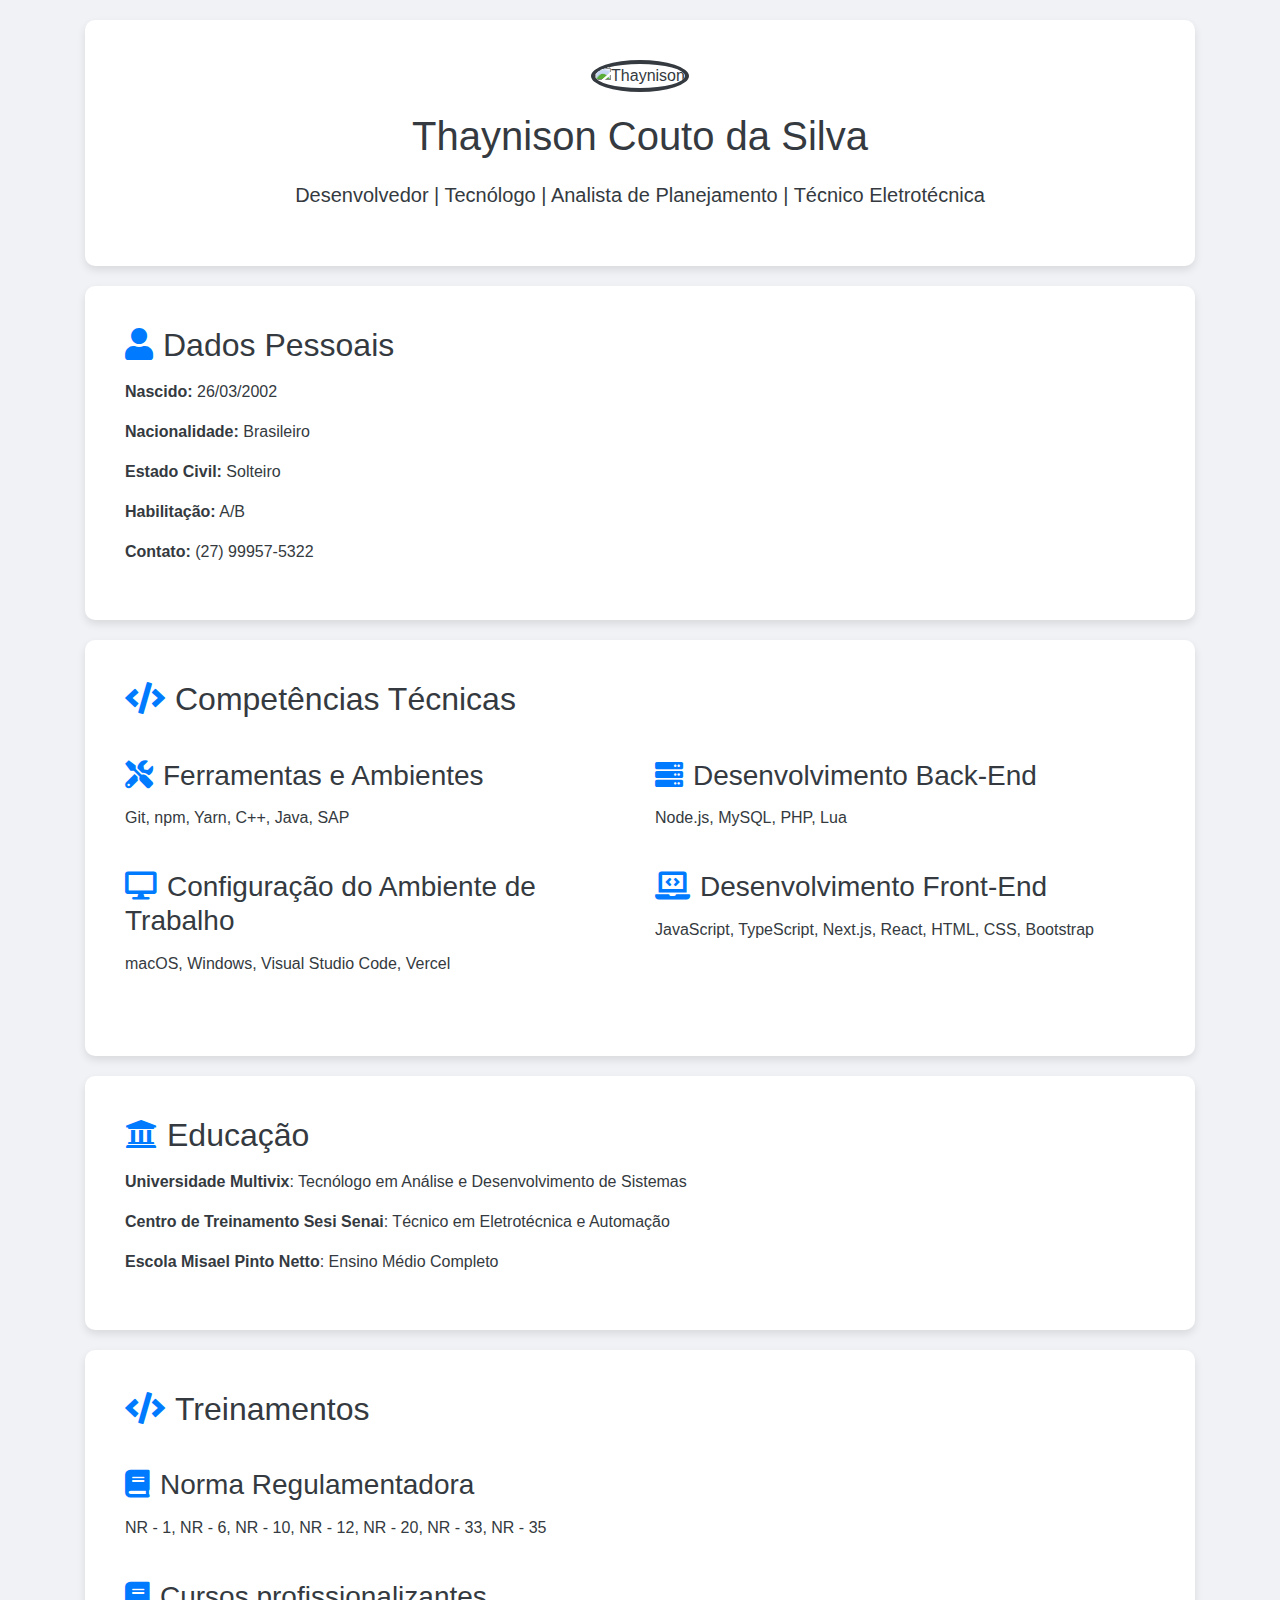
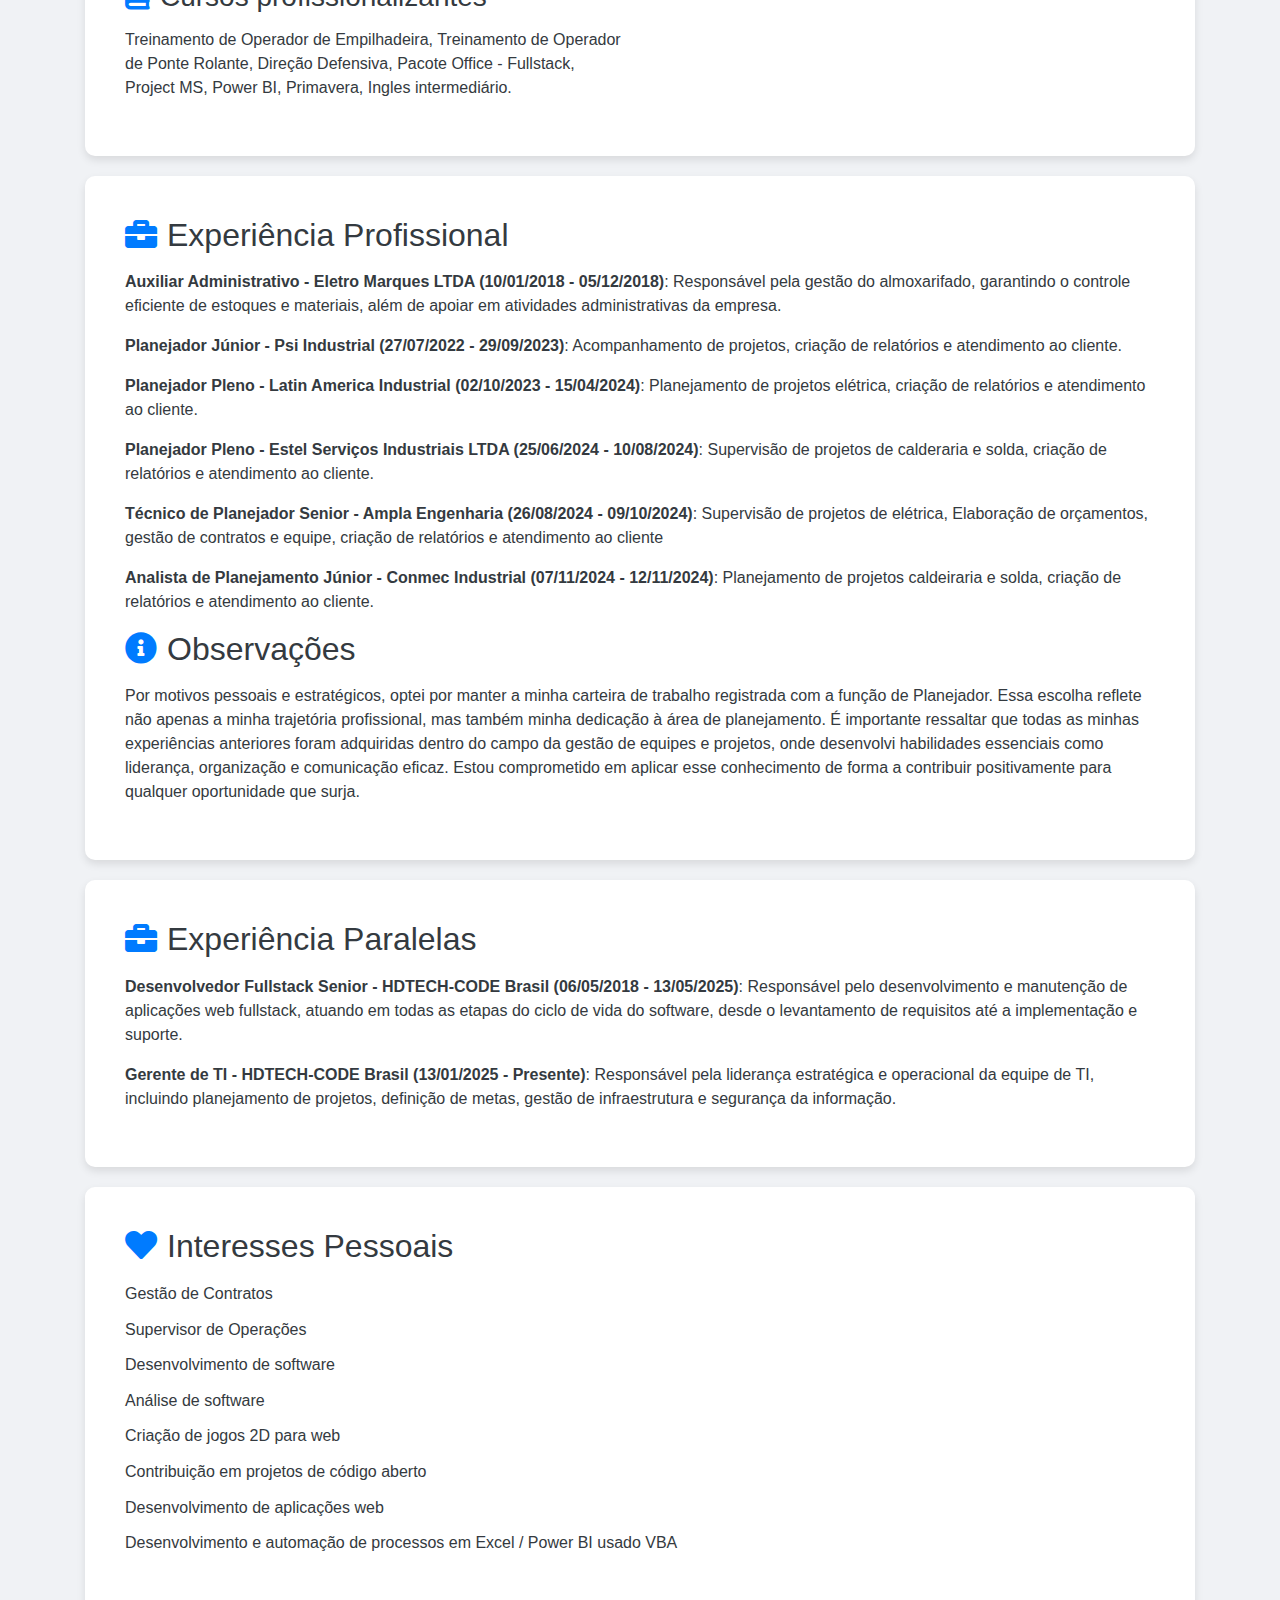
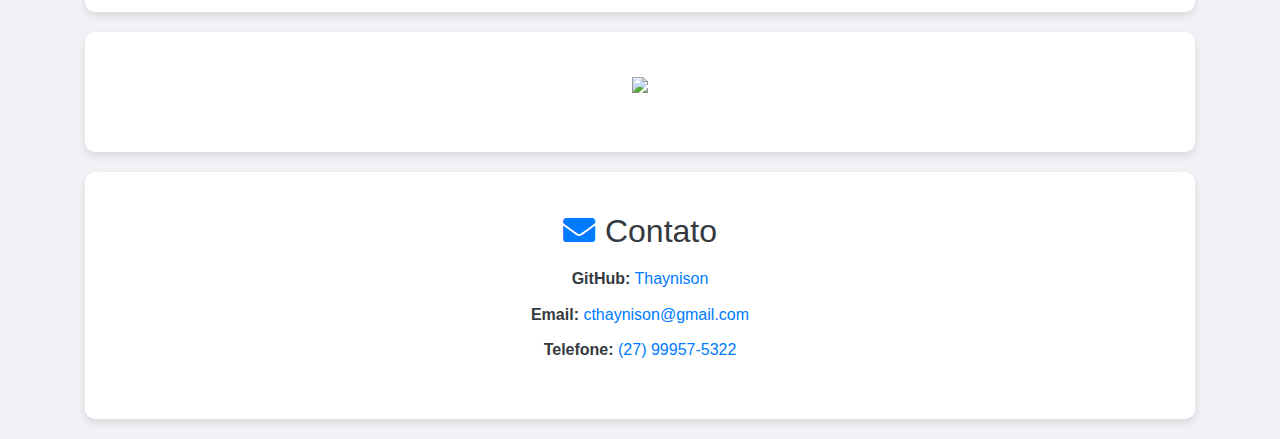
==== commit dad86dd0: "Update index.html" ====
--- a/index.html
+++ b/index.html
@@ -137,7 +137,7 @@
         <div class="section">
             <h2><i class="fas fa-briefcase icon-box"></i>Experiência Paralelas</h2>
             <ep><strong>Desenvolvedor Fullstack Senior - HDTECH-CODE Brasil (06/05/2018 - 13/05/2025)</strong>: Responsável pelo desenvolvimento e manutenção de aplicações web fullstack, atuando em todas as etapas do ciclo de vida do software, desde o levantamento de requisitos até a implementação e suporte.</p>
-            <ep><strong>Gerente de TI - HDTECH-CODE Brasil (13/01/2025 - Presente)</strong>: Responsável pela liderança estratégica e operacional da equipe de TI, incluindo planejamento de projetos, definição de metas, gestão de infraestrutura e segurança da informação. Supervisiona a implementação de novas tecnologias, coordena melhorias de sistemas e garante a eficiência e a continuidade dos serviços de TI da empresa. Foco em inovação, melhoria contínua e alinhamento das soluções tecnológicas com os objetivos de negócios.</p>
+            <ep><strong>Gerente de TI - HDTECH-CODE Brasil (13/01/2025 - Presente)</strong>: Responsável pela liderança estratégica e operacional da equipe de TI, incluindo planejamento de projetos, definição de metas, gestão de infraestrutura e segurança da informação.</p>
         </div>
 
         <div class="section">
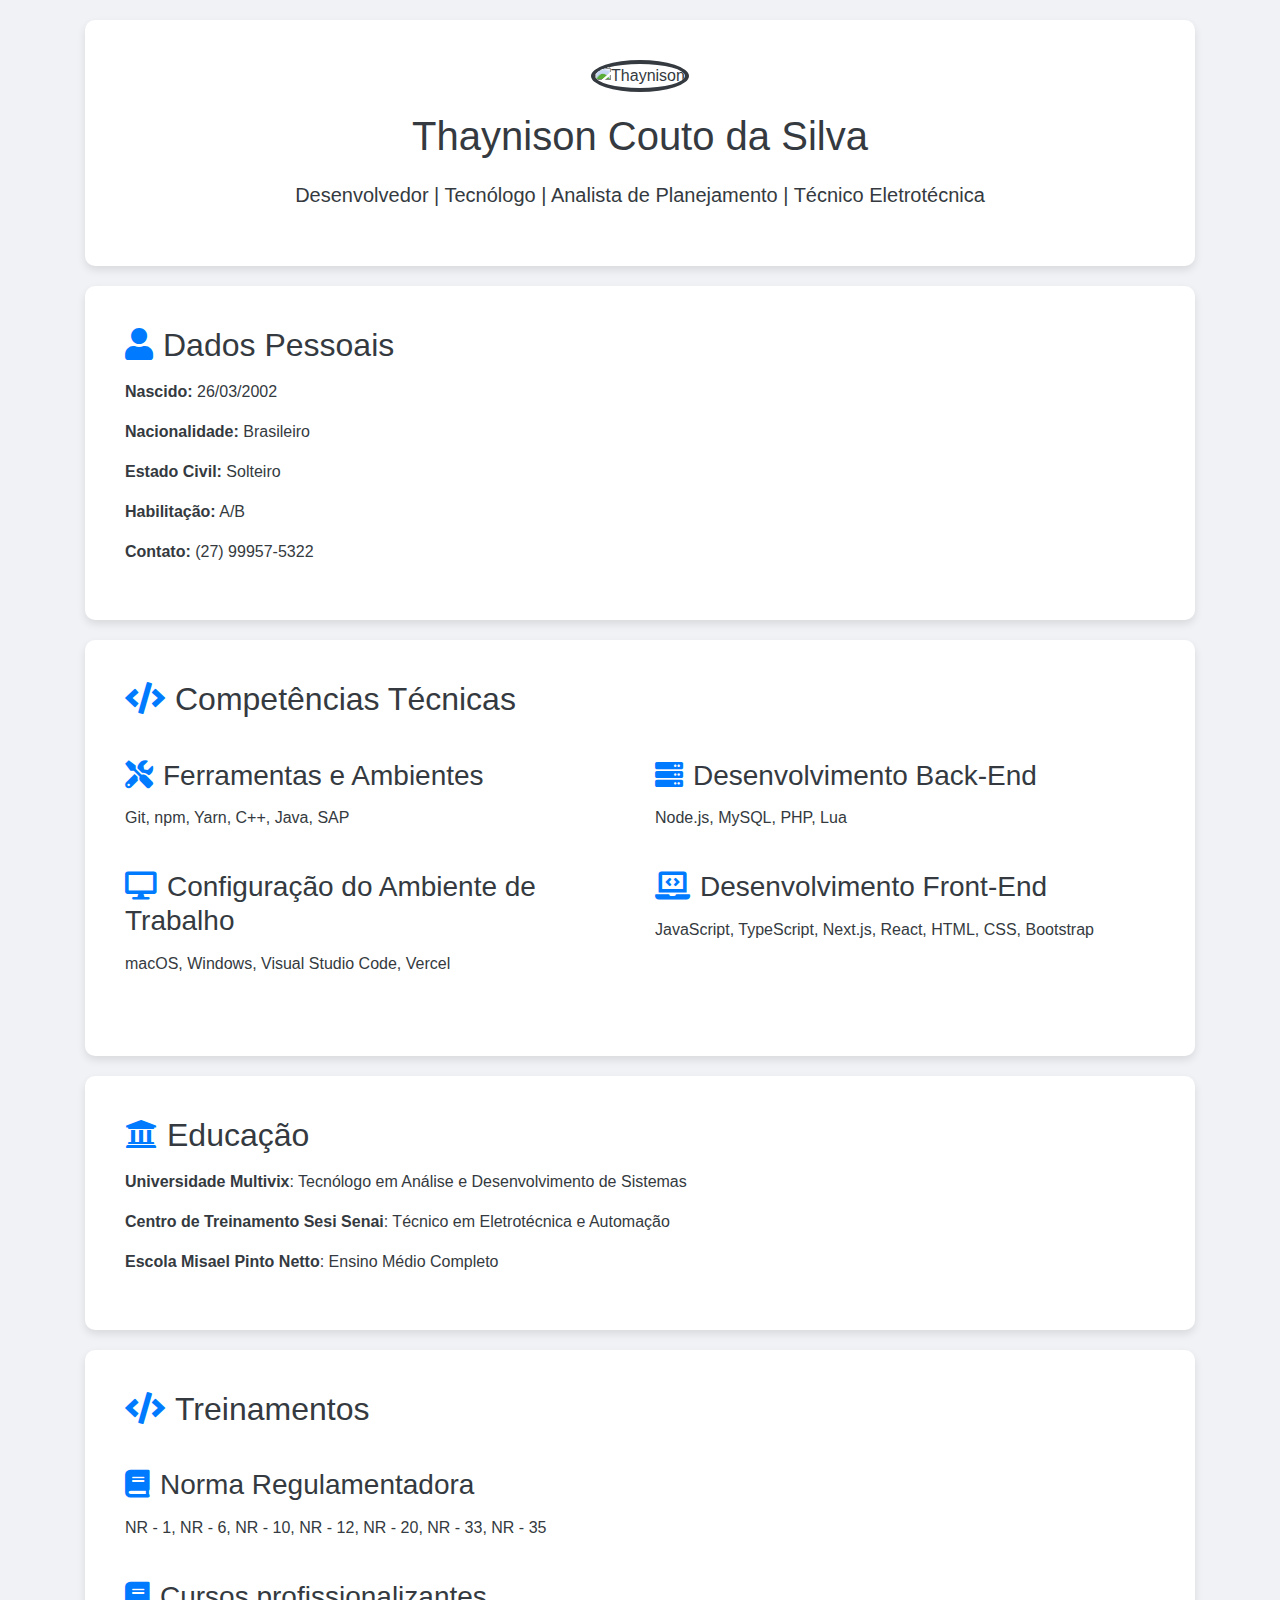
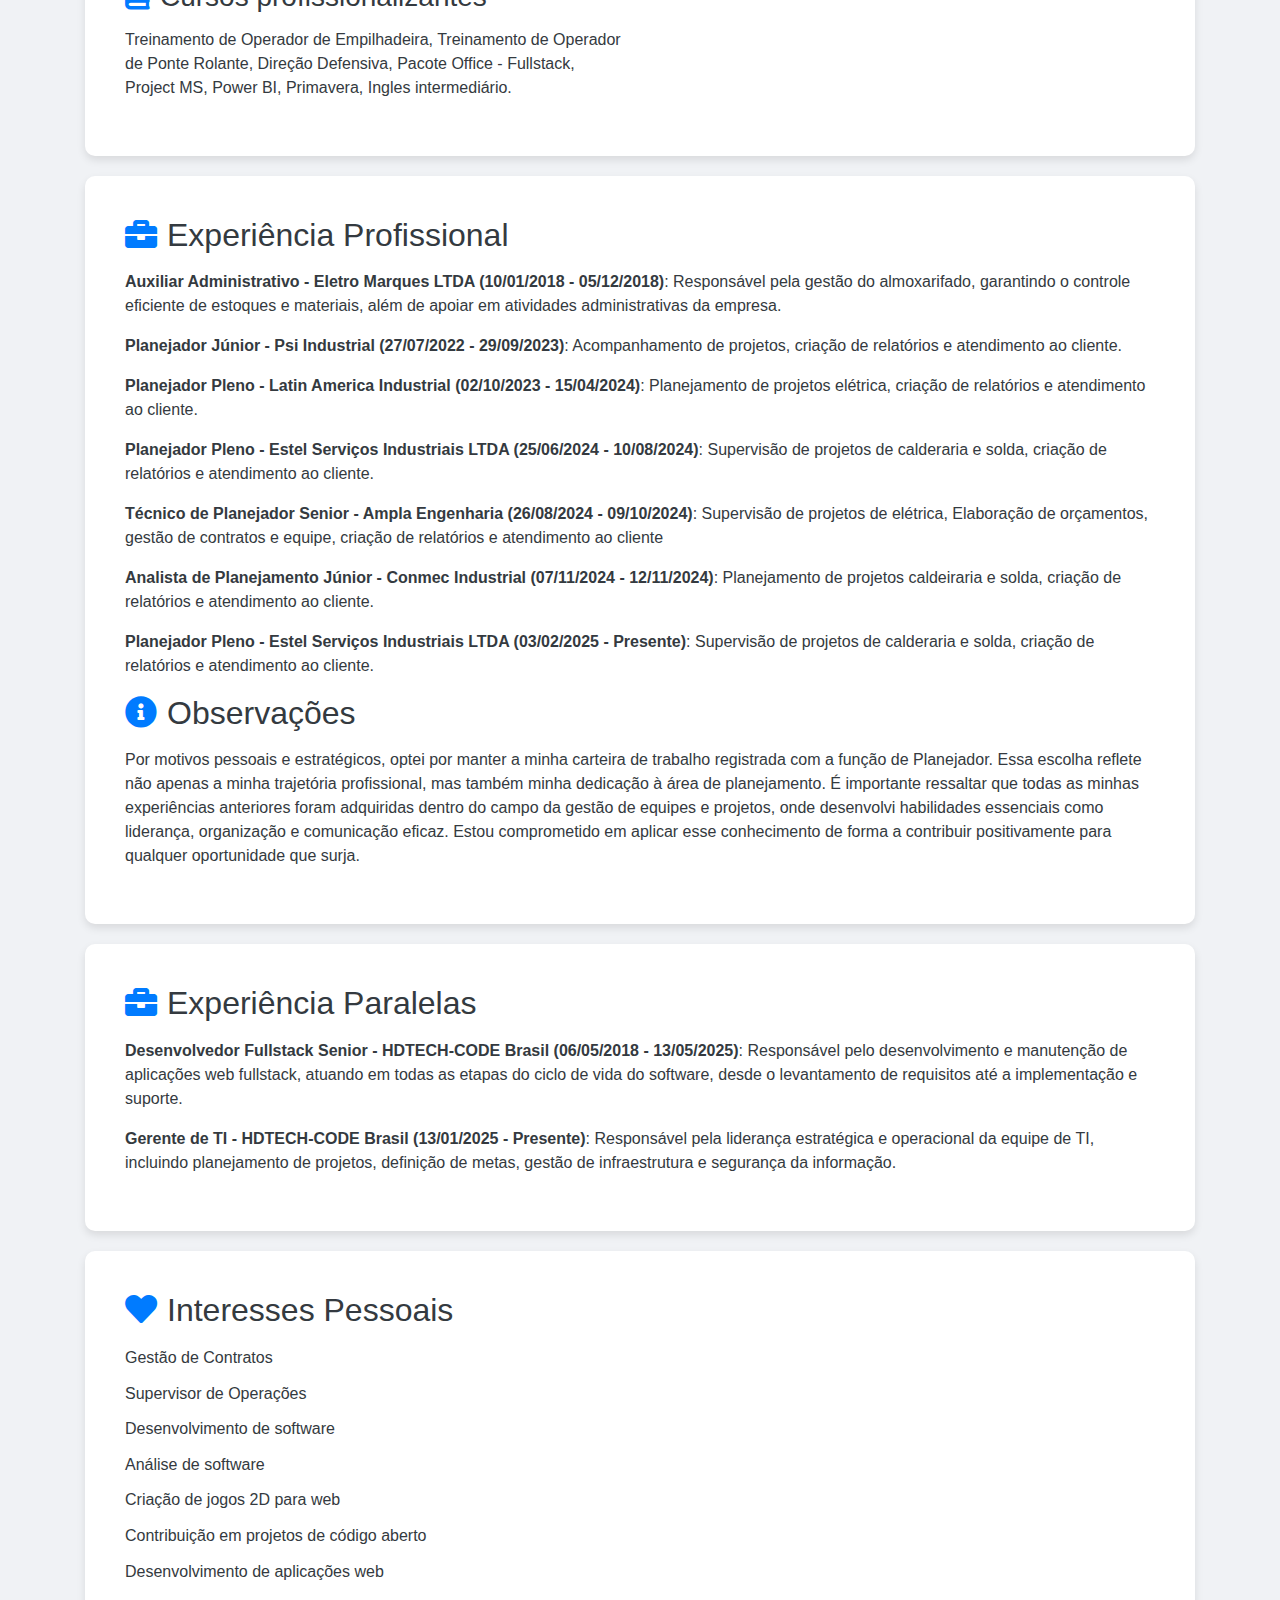
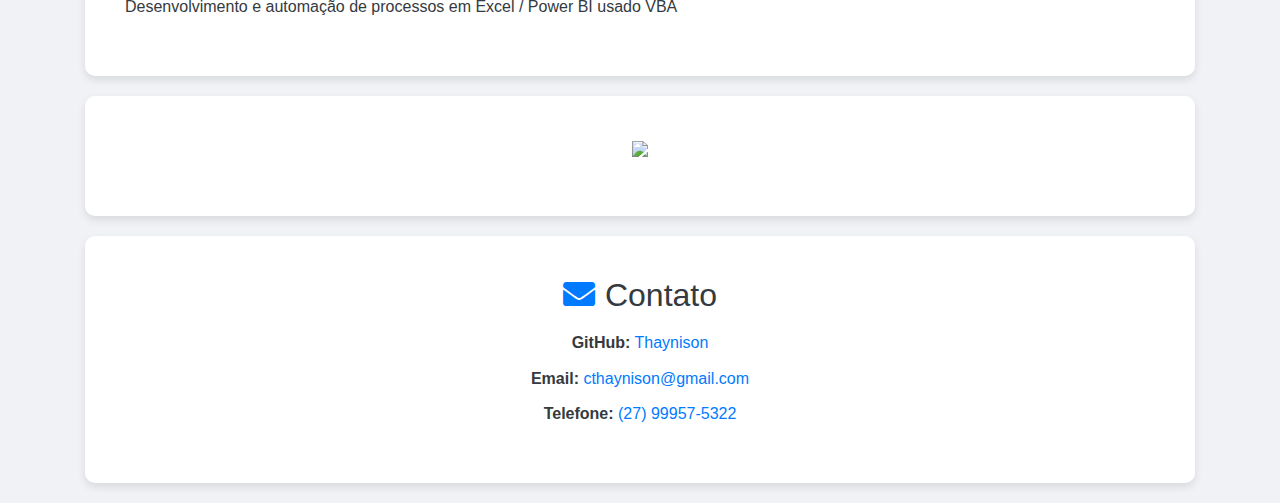
==== commit 950701d2: "Update index.html" ====
--- a/index.html
+++ b/index.html
@@ -128,6 +128,7 @@
             <p><strong>Planejador Pleno - Estel Serviços Industriais LTDA (25/06/2024 - 10/08/2024)</strong>: Supervisão de projetos de calderaria e solda, criação de relatórios e atendimento ao cliente.</p>
             <p><strong>Técnico de Planejador Senior - Ampla Engenharia (26/08/2024 - 09/10/2024)</strong>:  Supervisão de projetos de elétrica, Elaboração de orçamentos, gestão de contratos e equipe, criação de relatórios e atendimento ao cliente</p>
             <p><strong>Analista de Planejamento Júnior - Conmec Industrial (07/11/2024 - 12/11/2024)</strong>:  Planejamento de projetos caldeiraria e solda, criação de relatórios e atendimento ao cliente.</p>
+            <p><strong>Planejador Pleno - Estel Serviços Industriais LTDA (03/02/2025 - Presente)</strong>: Supervisão de projetos de calderaria e solda, criação de relatórios e atendimento ao cliente.</p>
             <h2><i class="fas fa-info-circle icon-box"></i>Observações</h2>
             <p>Por motivos pessoais e estratégicos, optei por manter a minha carteira de trabalho registrada com a função de Planejador. Essa escolha reflete não apenas a minha trajetória profissional, 
                 mas também minha dedicação à área de planejamento. É importante ressaltar que todas as minhas experiências anteriores foram adquiridas dentro do campo da gestão de equipes e projetos, onde desenvolvi 
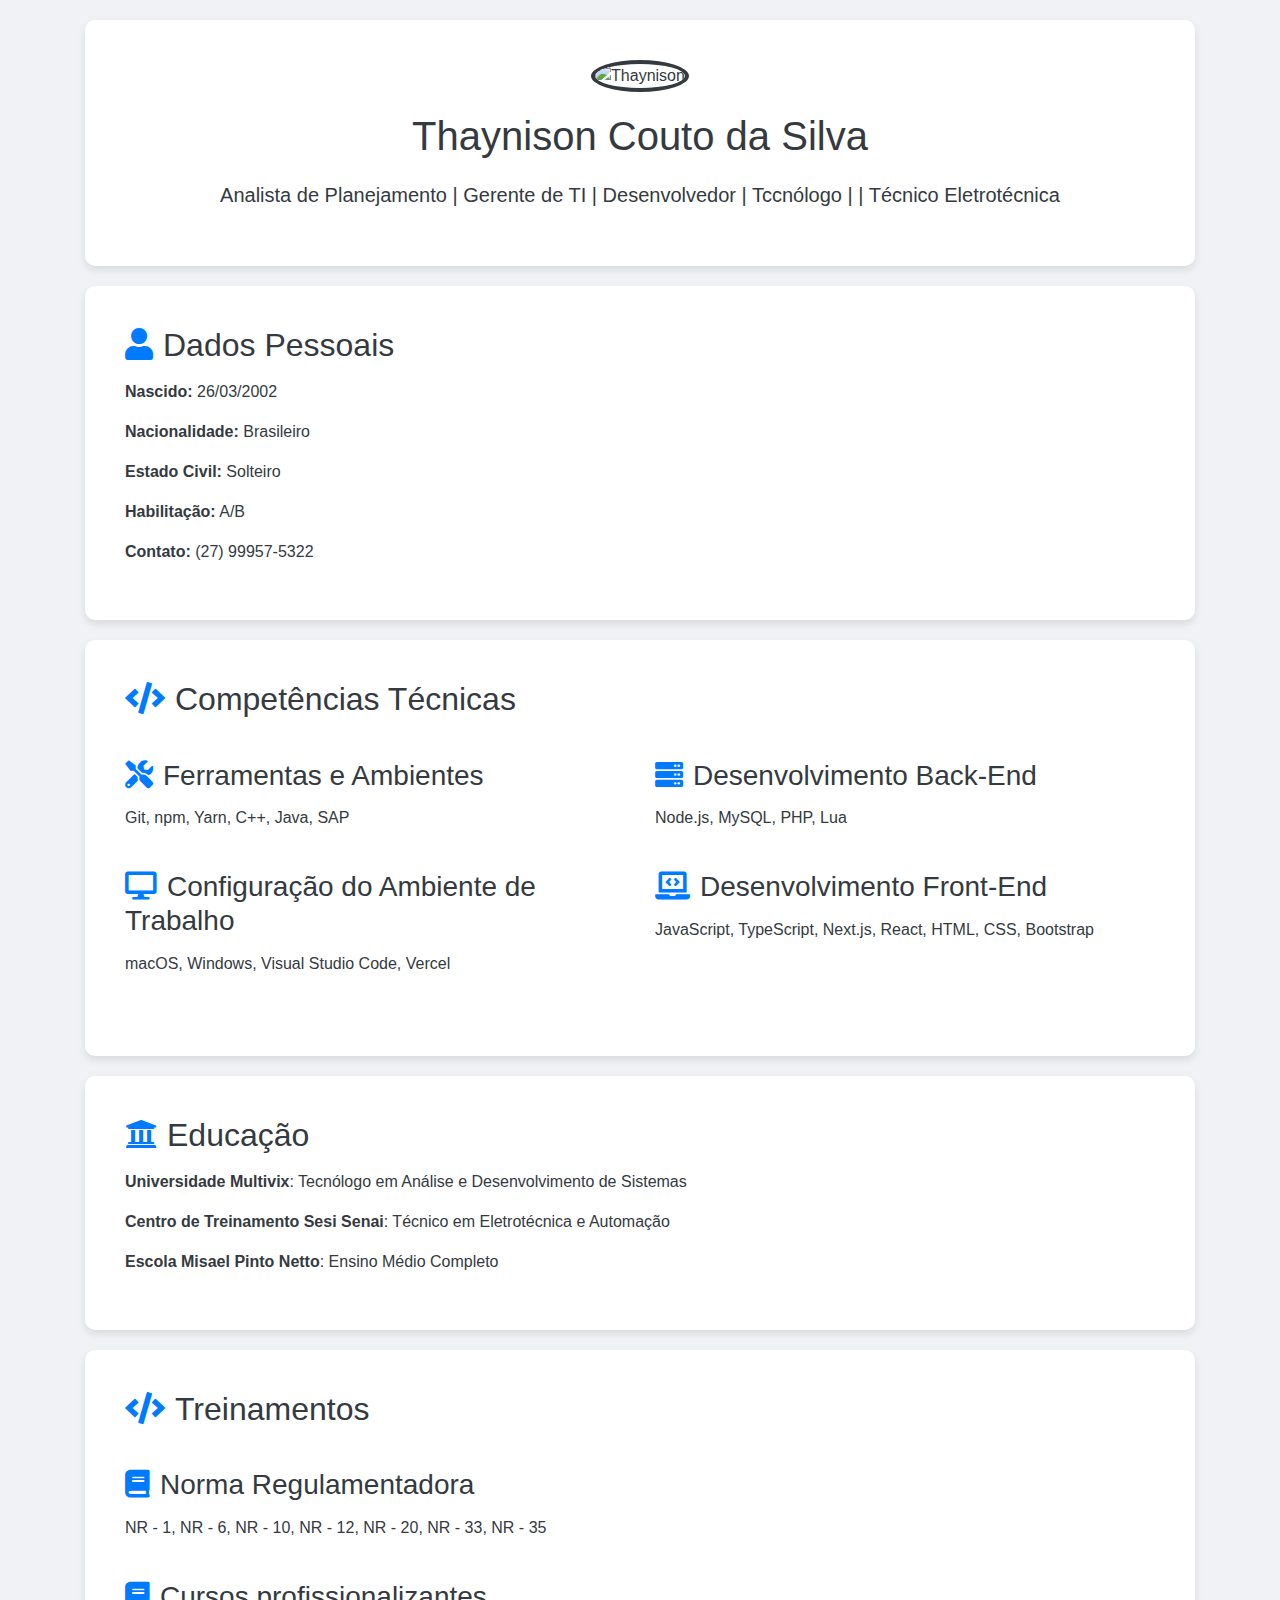
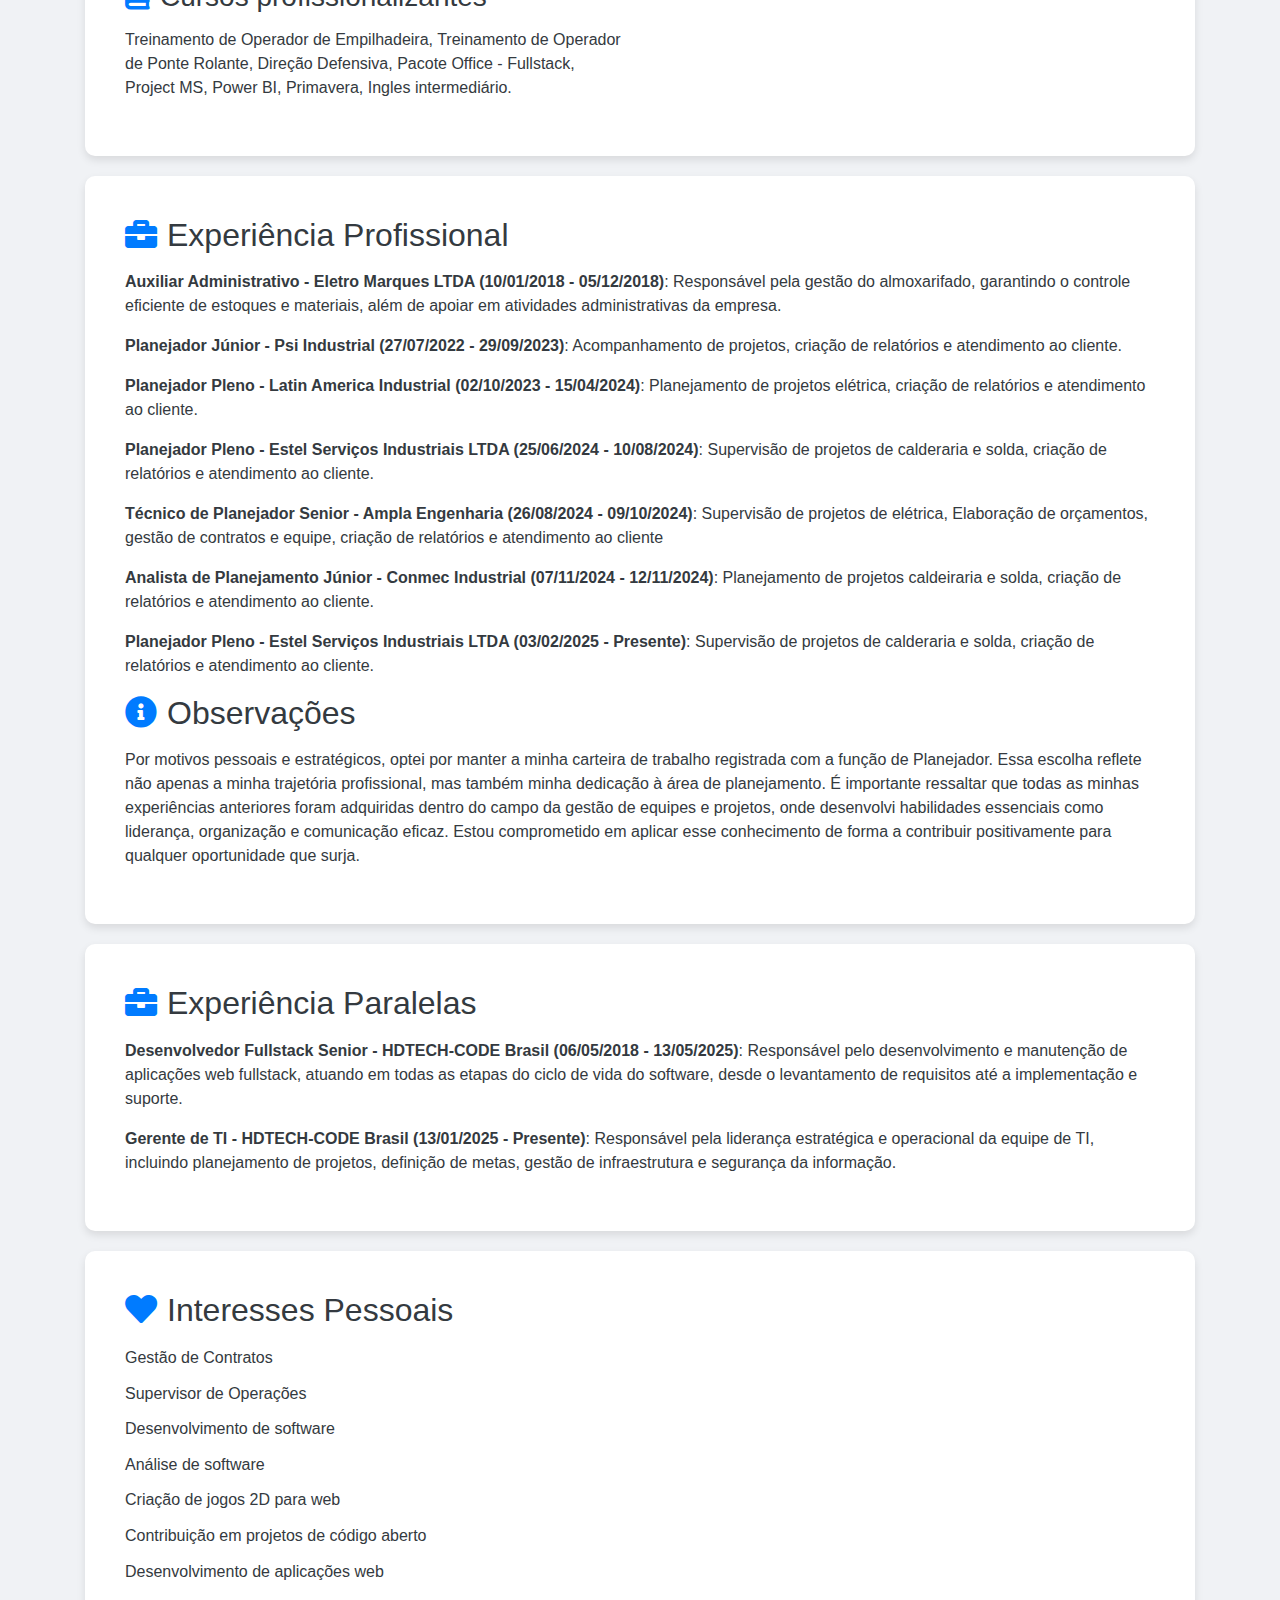
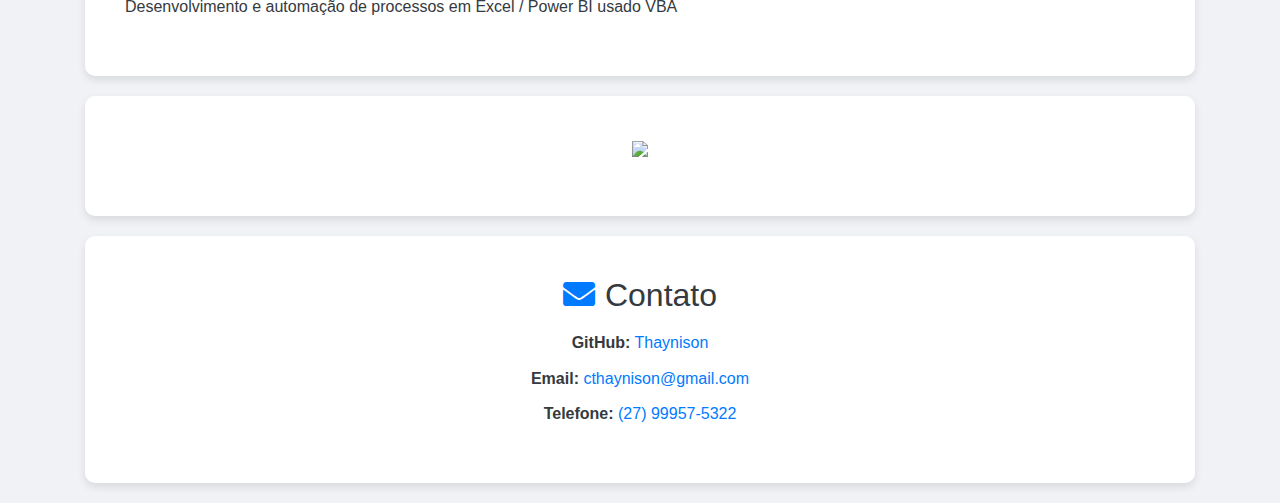
==== commit 1b7e7f2e: "Update index.html" ====
--- a/index.html
+++ b/index.html
@@ -65,7 +65,7 @@
         <div class="section text-center">
             <img src="https://avatars.githubusercontent.com/u/74571396?v=4" alt="Thaynison" class="profile-img">
             <h1>Thaynison Couto da Silva</h1>
-            <p class="lead">Desenvolvedor | Tecnólogo | Analista de Planejamento | Técnico Eletrotécnica</p>
+            <p class="lead">Analista de Planejamento | Gerente de TI | Desenvolvedor | Tccnólogo |  | Técnico Eletrotécnica</p>
         </div>
 
         <div class="section">
